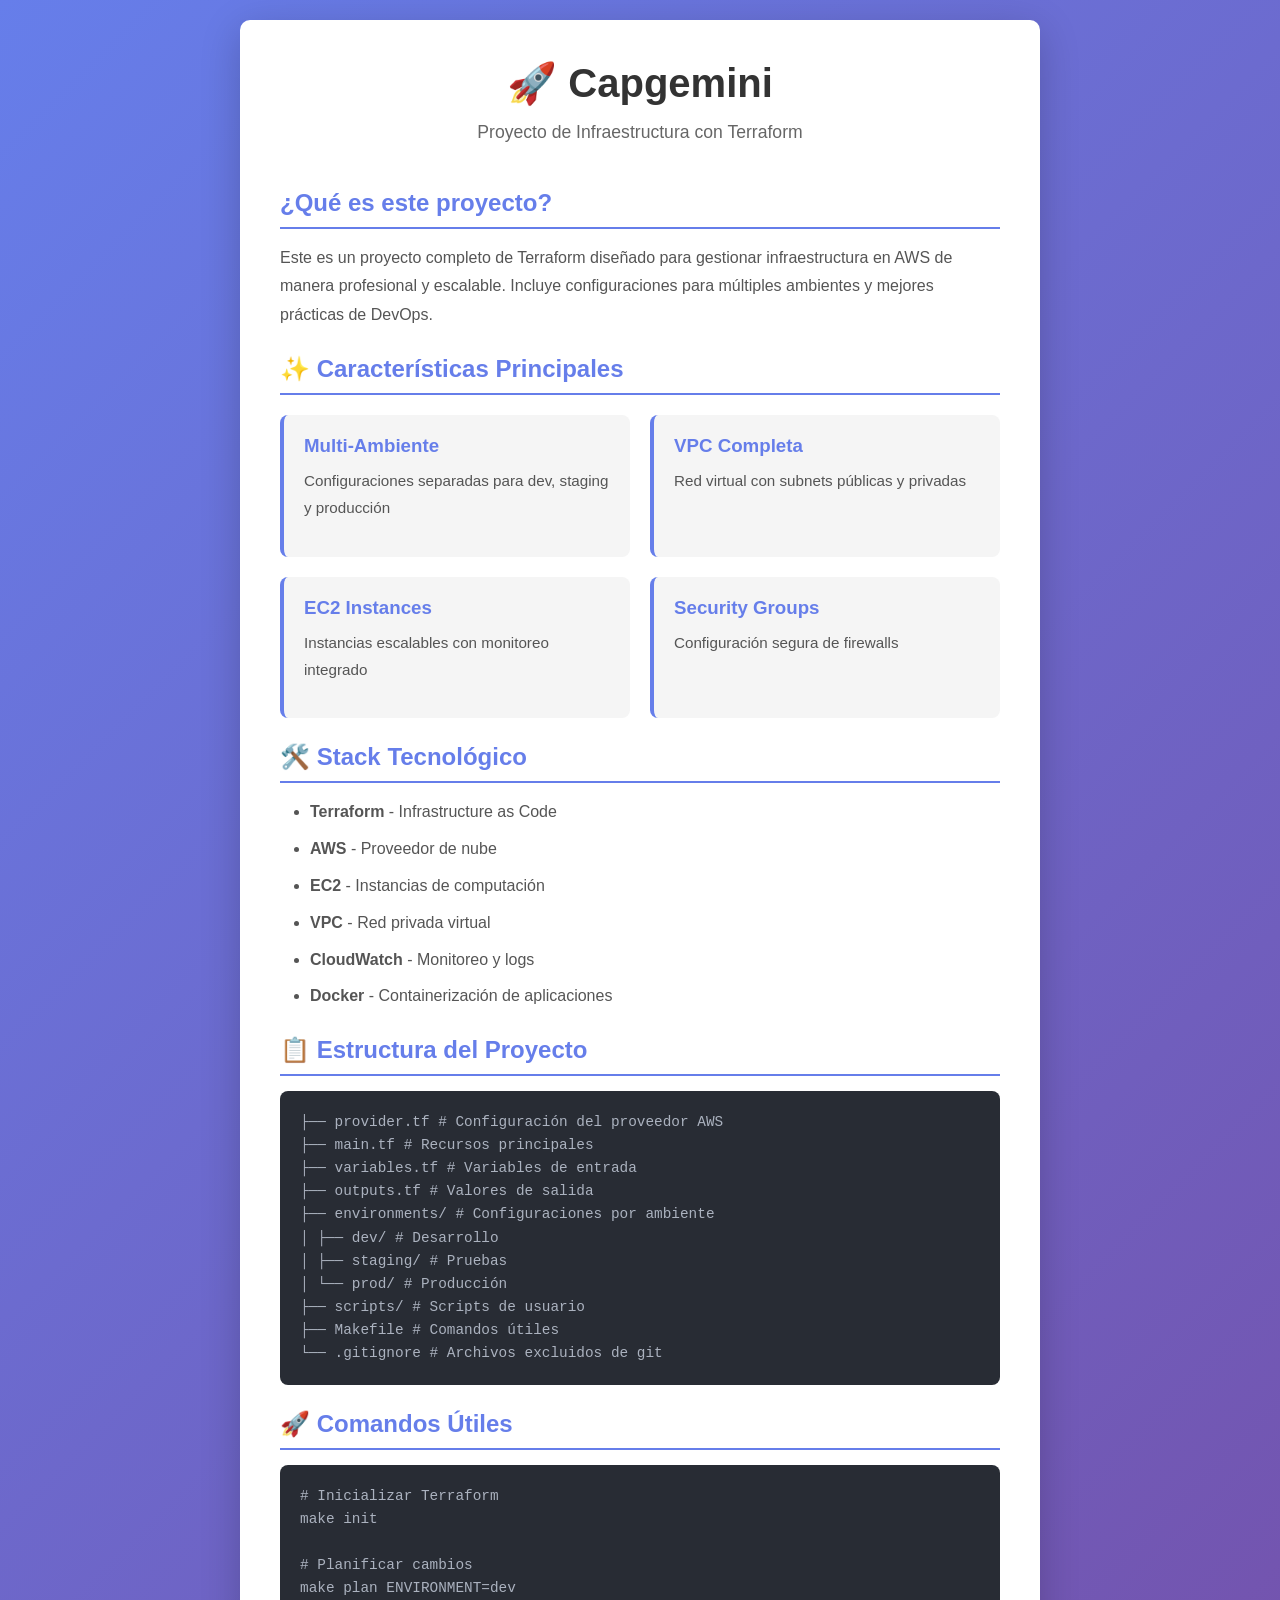
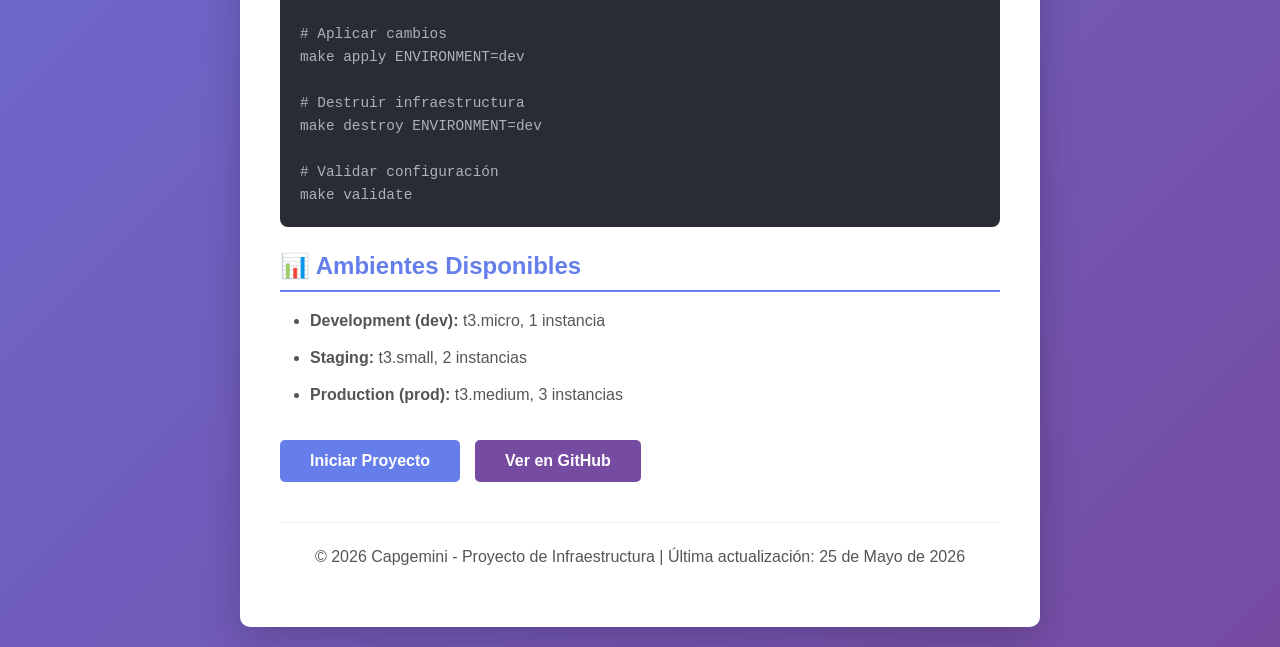
==== index.html @ 8f06e247 "Add HTML and Python server files for Capgemini project" ====
<!DOCTYPE html>
<html lang="es">
<head>
    <meta charset="UTF-8">
    <meta name="viewport" content="width=device-width, initial-scale=1.0">
    <title>Capgemini - Proyecto Terraform</title>
    <style>
        * {
            margin: 0;
            padding: 0;
            box-sizing: border-box;
        }

        body {
            font-family: 'Segoe UI', Tahoma, Geneva, Verdana, sans-serif;
            background: linear-gradient(135deg, #667eea 0%, #764ba2 100%);
            min-height: 100vh;
            display: flex;
            justify-content: center;
            align-items: center;
            padding: 20px;
        }

        .container {
            background: white;
            border-radius: 10px;
            box-shadow: 0 10px 40px rgba(0, 0, 0, 0.2);
            max-width: 800px;
            width: 100%;
            padding: 40px;
        }

        header {
            text-align: center;
            margin-bottom: 40px;
        }

        h1 {
            color: #333;
            font-size: 2.5em;
            margin-bottom: 10px;
        }

        .subtitle {
            color: #666;
            font-size: 1.1em;
        }

        .content {
            margin-bottom: 30px;
        }

        h2 {
            color: #667eea;
            font-size: 1.5em;
            margin: 25px 0 15px 0;
            border-bottom: 2px solid #667eea;
            padding-bottom: 10px;
        }

        p {
            color: #555;
            line-height: 1.8;
            margin-bottom: 15px;
        }

        ul, ol {
            color: #555;
            margin-left: 30px;
            line-height: 1.8;
            margin-bottom: 15px;
        }

        li {
            margin-bottom: 8px;
        }

        .features {
            display: grid;
            grid-template-columns: 1fr 1fr;
            gap: 20px;
            margin: 20px 0;
        }

        .feature-box {
            background: #f5f5f5;
            padding: 20px;
            border-radius: 8px;
            border-left: 4px solid #667eea;
        }

        .feature-box h3 {
            color: #667eea;
            margin-bottom: 10px;
        }

        .feature-box p {
            font-size: 0.95em;
        }

        .code-block {
            background: #282c34;
            color: #abb2bf;
            padding: 20px;
            border-radius: 8px;
            overflow-x: auto;
            margin: 15px 0;
            font-family: 'Courier New', monospace;
            font-size: 0.9em;
            line-height: 1.6;
        }

        .button-group {
            display: flex;
            gap: 15px;
            margin-top: 30px;
            flex-wrap: wrap;
        }

        button {
            padding: 12px 30px;
            border: none;
            border-radius: 5px;
            font-size: 1em;
            cursor: pointer;
            transition: all 0.3s ease;
            font-weight: 600;
        }

        .btn-primary {
            background: #667eea;
            color: white;
        }

        .btn-primary:hover {
            background: #5568d3;
            transform: translateY(-2px);
            box-shadow: 0 5px 15px rgba(102, 126, 234, 0.4);
        }

        .btn-secondary {
            background: #764ba2;
            color: white;
        }

        .btn-secondary:hover {
            background: #653a8a;
            transform: translateY(-2px);
            box-shadow: 0 5px 15px rgba(118, 75, 162, 0.4);
        }

        footer {
            text-align: center;
            margin-top: 40px;
            padding-top: 20px;
            border-top: 1px solid #eee;
            color: #999;
        }

        @media (max-width: 600px) {
            h1 {
                font-size: 1.8em;
            }

            .features {
                grid-template-columns: 1fr;
            }

            .button-group {
                flex-direction: column;
            }

            button {
                width: 100%;
            }
        }
    </style>
</head>
<body>
    <div class="container">
        <header>
            <h1>🚀 Capgemini</h1>
            <p class="subtitle">Proyecto de Infraestructura con Terraform</p>
        </header>

        <div class="content">
            <h2>¿Qué es este proyecto?</h2>
            <p>
                Este es un proyecto completo de Terraform diseñado para gestionar infraestructura en AWS 
                de manera profesional y escalable. Incluye configuraciones para múltiples ambientes y 
                mejores prácticas de DevOps.
            </p>

            <h2>✨ Características Principales</h2>
            <div class="features">
                <div class="feature-box">
                    <h3>Multi-Ambiente</h3>
                    <p>Configuraciones separadas para dev, staging y producción</p>
                </div>
                <div class="feature-box">
                    <h3>VPC Completa</h3>
                    <p>Red virtual con subnets públicas y privadas</p>
                </div>
                <div class="feature-box">
                    <h3>EC2 Instances</h3>
                    <p>Instancias escalables con monitoreo integrado</p>
                </div>
                <div class="feature-box">
                    <h3>Security Groups</h3>
                    <p>Configuración segura de firewalls</p>
                </div>
            </div>

            <h2>🛠️ Stack Tecnológico</h2>
            <ul>
                <li><strong>Terraform</strong> - Infrastructure as Code</li>
                <li><strong>AWS</strong> - Proveedor de nube</li>
                <li><strong>EC2</strong> - Instancias de computación</li>
                <li><strong>VPC</strong> - Red privada virtual</li>
                <li><strong>CloudWatch</strong> - Monitoreo y logs</li>
                <li><strong>Docker</strong> - Containerización de aplicaciones</li>
            </ul>

            <h2>📋 Estructura del Proyecto</h2>
            <div class="code-block">
├── provider.tf           # Configuración del proveedor AWS<br/>
├── main.tf              # Recursos principales<br/>
├── variables.tf         # Variables de entrada<br/>
├── outputs.tf           # Valores de salida<br/>
├── environments/        # Configuraciones por ambiente<br/>
│   ├── dev/            # Desarrollo<br/>
│   ├── staging/        # Pruebas<br/>
│   └── prod/           # Producción<br/>
├── scripts/            # Scripts de usuario<br/>
├── Makefile            # Comandos útiles<br/>
└── .gitignore          # Archivos excluidos de git
            </div>

            <h2>🚀 Comandos Útiles</h2>
            <div class="code-block">
# Inicializar Terraform<br/>
make init<br/>
<br/>
# Planificar cambios<br/>
make plan ENVIRONMENT=dev<br/>
<br/>
# Aplicar cambios<br/>
make apply ENVIRONMENT=dev<br/>
<br/>
# Destruir infraestructura<br/>
make destroy ENVIRONMENT=dev<br/>
<br/>
# Validar configuración<br/>
make validate
            </div>

            <h2>📊 Ambientes Disponibles</h2>
            <ul>
                <li><strong>Development (dev):</strong> t3.micro, 1 instancia</li>
                <li><strong>Staging:</strong> t3.small, 2 instancias</li>
                <li><strong>Production (prod):</strong> t3.medium, 3 instancias</li>
            </ul>
        </div>

        <div class="button-group">
            <button class="btn-primary" onclick="alert('¡Proyecto listo para desplegar!')">
                Iniciar Proyecto
            </button>
            <button class="btn-secondary" onclick="openGitHub()">
                Ver en GitHub
            </button>
        </div>

        <footer>
            <p>© 2026 Capgemini - Proyecto de Infraestructura | Última actualización: 25 de Mayo de 2026</p>
        </footer>
    </div>

    <script>
        function openGitHub() {
            window.open('https://github.com/jramirezma50/Capgemini', '_blank');
        }

        // Log para verificar que la página se cargó
        console.log('✅ Página de Capgemini cargada correctamente');
    </script>
</body>
</html>
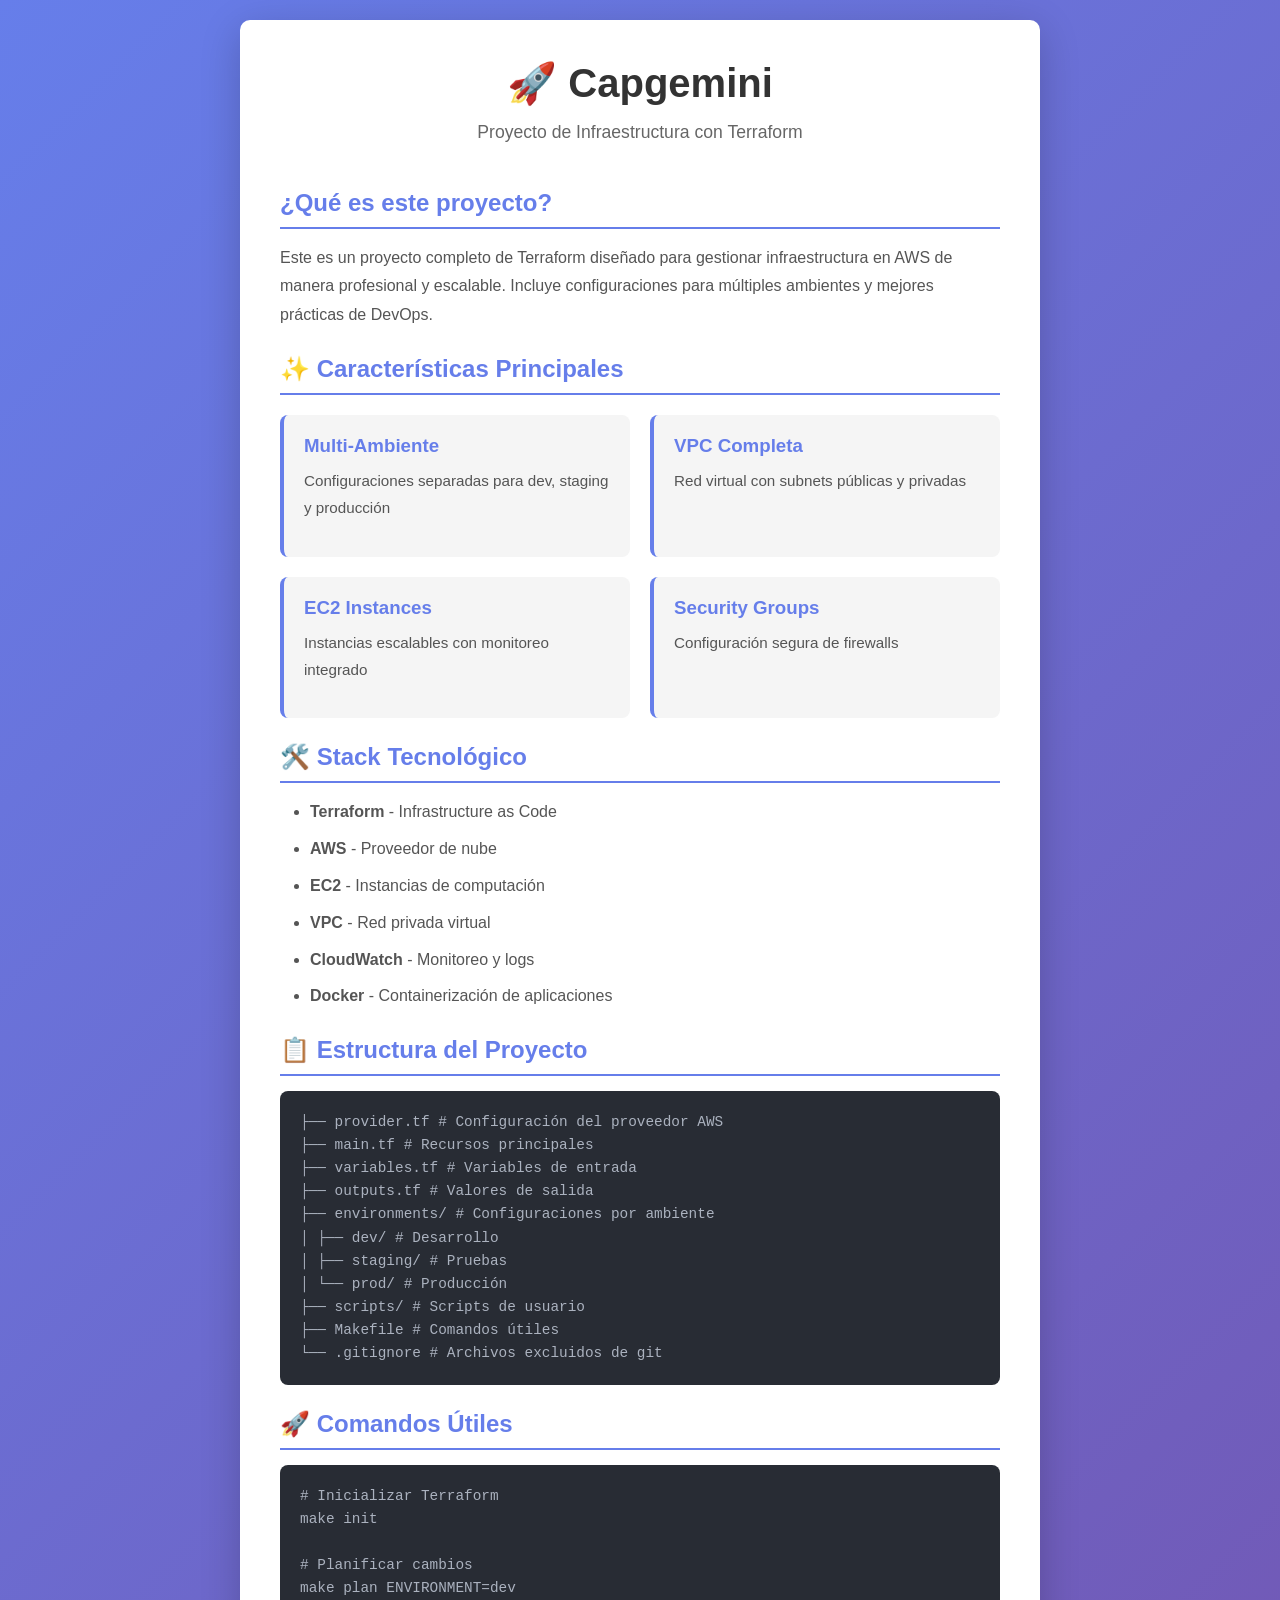
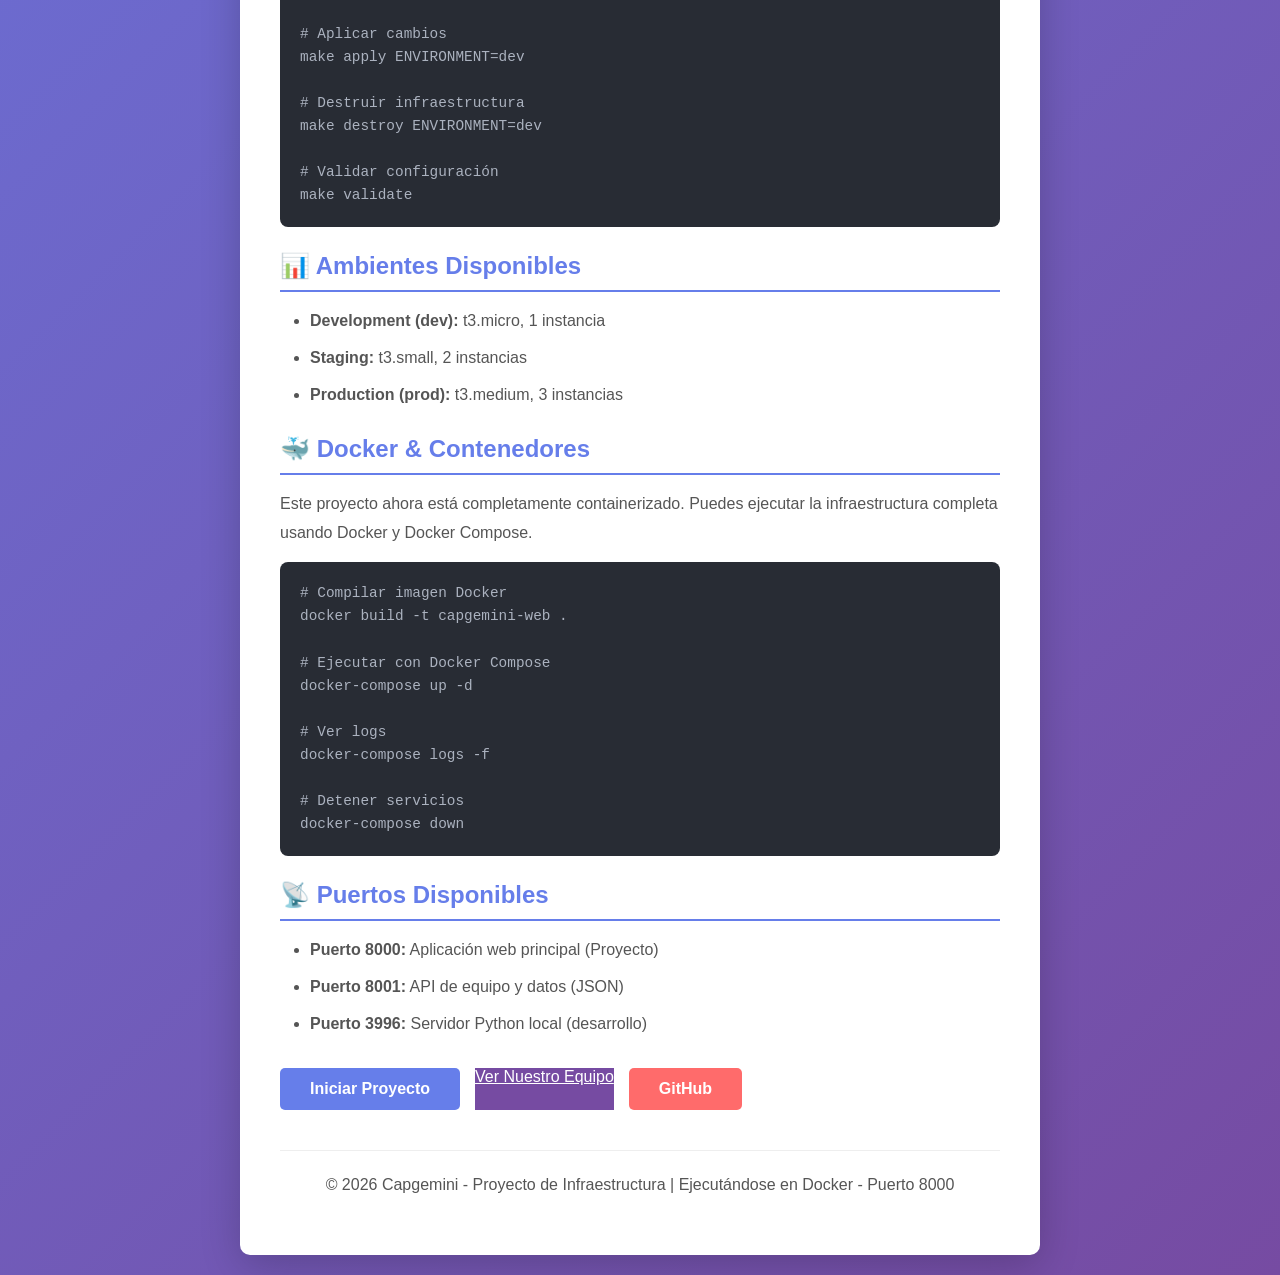
==== commit ae259ba4: "Add Docker support and project documentation with team and project details" ====
--- a/index.html
+++ b/index.html
@@ -4,177 +4,7 @@
     <meta charset="UTF-8">
     <meta name="viewport" content="width=device-width, initial-scale=1.0">
     <title>Capgemini - Proyecto Terraform</title>
-    <style>
-        * {
-            margin: 0;
-            padding: 0;
-            box-sizing: border-box;
-        }
-
-        body {
-            font-family: 'Segoe UI', Tahoma, Geneva, Verdana, sans-serif;
-            background: linear-gradient(135deg, #667eea 0%, #764ba2 100%);
-            min-height: 100vh;
-            display: flex;
-            justify-content: center;
-            align-items: center;
-            padding: 20px;
-        }
-
-        .container {
-            background: white;
-            border-radius: 10px;
-            box-shadow: 0 10px 40px rgba(0, 0, 0, 0.2);
-            max-width: 800px;
-            width: 100%;
-            padding: 40px;
-        }
-
-        header {
-            text-align: center;
-            margin-bottom: 40px;
-        }
-
-        h1 {
-            color: #333;
-            font-size: 2.5em;
-            margin-bottom: 10px;
-        }
-
-        .subtitle {
-            color: #666;
-            font-size: 1.1em;
-        }
-
-        .content {
-            margin-bottom: 30px;
-        }
-
-        h2 {
-            color: #667eea;
-            font-size: 1.5em;
-            margin: 25px 0 15px 0;
-            border-bottom: 2px solid #667eea;
-            padding-bottom: 10px;
-        }
-
-        p {
-            color: #555;
-            line-height: 1.8;
-            margin-bottom: 15px;
-        }
-
-        ul, ol {
-            color: #555;
-            margin-left: 30px;
-            line-height: 1.8;
-            margin-bottom: 15px;
-        }
-
-        li {
-            margin-bottom: 8px;
-        }
-
-        .features {
-            display: grid;
-            grid-template-columns: 1fr 1fr;
-            gap: 20px;
-            margin: 20px 0;
-        }
-
-        .feature-box {
-            background: #f5f5f5;
-            padding: 20px;
-            border-radius: 8px;
-            border-left: 4px solid #667eea;
-        }
-
-        .feature-box h3 {
-            color: #667eea;
-            margin-bottom: 10px;
-        }
-
-        .feature-box p {
-            font-size: 0.95em;
-        }
-
-        .code-block {
-            background: #282c34;
-            color: #abb2bf;
-            padding: 20px;
-            border-radius: 8px;
-            overflow-x: auto;
-            margin: 15px 0;
-            font-family: 'Courier New', monospace;
-            font-size: 0.9em;
-            line-height: 1.6;
-        }
-
-        .button-group {
-            display: flex;
-            gap: 15px;
-            margin-top: 30px;
-            flex-wrap: wrap;
-        }
-
-        button {
-            padding: 12px 30px;
-            border: none;
-            border-radius: 5px;
-            font-size: 1em;
-            cursor: pointer;
-            transition: all 0.3s ease;
-            font-weight: 600;
-        }
-
-        .btn-primary {
-            background: #667eea;
-            color: white;
-        }
-
-        .btn-primary:hover {
-            background: #5568d3;
-            transform: translateY(-2px);
-            box-shadow: 0 5px 15px rgba(102, 126, 234, 0.4);
-        }
-
-        .btn-secondary {
-            background: #764ba2;
-            color: white;
-        }
-
-        .btn-secondary:hover {
-            background: #653a8a;
-            transform: translateY(-2px);
-            box-shadow: 0 5px 15px rgba(118, 75, 162, 0.4);
-        }
-
-        footer {
-            text-align: center;
-            margin-top: 40px;
-            padding-top: 20px;
-            border-top: 1px solid #eee;
-            color: #999;
-        }
-
-        @media (max-width: 600px) {
-            h1 {
-                font-size: 1.8em;
-            }
-
-            .features {
-                grid-template-columns: 1fr;
-            }
-
-            .button-group {
-                flex-direction: column;
-            }
-
-            button {
-                width: 100%;
-            }
-        }
-    </style>
+    <link rel="stylesheet" href="styles.css">
 </head>
 <body>
     <div class="container">
@@ -260,19 +90,48 @@
                 <li><strong>Staging:</strong> t3.small, 2 instancias</li>
                 <li><strong>Production (prod):</strong> t3.medium, 3 instancias</li>
             </ul>
+
+            <h2>🐳 Docker & Contenedores</h2>
+            <p>
+                Este proyecto ahora está completamente containerizado. Puedes ejecutar la infraestructura 
+                completa usando Docker y Docker Compose.
+            </p>
+            <div class="code-block">
+# Compilar imagen Docker<br/>
+docker build -t capgemini-web .<br/>
+<br/>
+# Ejecutar con Docker Compose<br/>
+docker-compose up -d<br/>
+<br/>
+# Ver logs<br/>
+docker-compose logs -f<br/>
+<br/>
+# Detener servicios<br/>
+docker-compose down
+            </div>
+
+            <h2>📡 Puertos Disponibles</h2>
+            <ul>
+                <li><strong>Puerto 8000:</strong> Aplicación web principal (Proyecto)</li>
+                <li><strong>Puerto 8001:</strong> API de equipo y datos (JSON)</li>
+                <li><strong>Puerto 3996:</strong> Servidor Python local (desarrollo)</li>
+            </ul>
         </div>
 
         <div class="button-group">
-            <button class="btn-primary" onclick="alert('¡Proyecto listo para desplegar!')">
+            <button class="btn-primary" onclick="alert('¡Proyecto listo para desplegar en Docker!')">
                 Iniciar Proyecto
             </button>
-            <button class="btn-secondary" onclick="openGitHub()">
-                Ver en GitHub
+            <a href="team.html" class="btn-secondary">
+                Ver Nuestro Equipo
+            </a>
+            <button class="btn-link" onclick="openGitHub()">
+                GitHub
             </button>
         </div>
 
         <footer>
-            <p>© 2026 Capgemini - Proyecto de Infraestructura | Última actualización: 25 de Mayo de 2026</p>
+            <p>© 2026 Capgemini - Proyecto de Infraestructura | Ejecutándose en Docker - Puerto 8000</p>
         </footer>
     </div>
 
@@ -282,7 +141,7 @@
         }
 
         // Log para verificar que la página se cargó
-        console.log('✅ Página de Capgemini cargada correctamente');
+        console.log('✅ Página de Capgemini cargada correctamente - Puerto 8000');
     </script>
 </body>
 </html>
--- a/styles.css
+++ b/styles.css
@@ -0,0 +1,255 @@
+* {
+    margin: 0;
+    padding: 0;
+    box-sizing: border-box;
+}
+
+body {
+    font-family: 'Segoe UI', Tahoma, Geneva, Verdana, sans-serif;
+    background: linear-gradient(135deg, #667eea 0%, #764ba2 100%);
+    min-height: 100vh;
+    display: flex;
+    justify-content: center;
+    align-items: center;
+    padding: 20px;
+}
+
+.container {
+    background: white;
+    border-radius: 10px;
+    box-shadow: 0 10px 40px rgba(0, 0, 0, 0.2);
+    max-width: 800px;
+    width: 100%;
+    padding: 40px;
+}
+
+header {
+    text-align: center;
+    margin-bottom: 40px;
+}
+
+h1 {
+    color: #333;
+    font-size: 2.5em;
+    margin-bottom: 10px;
+}
+
+.subtitle {
+    color: #666;
+    font-size: 1.1em;
+}
+
+.content {
+    margin-bottom: 30px;
+}
+
+h2 {
+    color: #667eea;
+    font-size: 1.5em;
+    margin: 25px 0 15px 0;
+    border-bottom: 2px solid #667eea;
+    padding-bottom: 10px;
+}
+
+p {
+    color: #555;
+    line-height: 1.8;
+    margin-bottom: 15px;
+}
+
+ul, ol {
+    color: #555;
+    margin-left: 30px;
+    line-height: 1.8;
+    margin-bottom: 15px;
+}
+
+li {
+    margin-bottom: 8px;
+}
+
+.features {
+    display: grid;
+    grid-template-columns: 1fr 1fr;
+    gap: 20px;
+    margin: 20px 0;
+}
+
+.feature-box {
+    background: #f5f5f5;
+    padding: 20px;
+    border-radius: 8px;
+    border-left: 4px solid #667eea;
+}
+
+.feature-box h3 {
+    color: #667eea;
+    margin-bottom: 10px;
+}
+
+.feature-box p {
+    font-size: 0.95em;
+}
+
+.code-block {
+    background: #282c34;
+    color: #abb2bf;
+    padding: 20px;
+    border-radius: 8px;
+    overflow-x: auto;
+    margin: 15px 0;
+    font-family: 'Courier New', monospace;
+    font-size: 0.9em;
+    line-height: 1.6;
+}
+
+.button-group {
+    display: flex;
+    gap: 15px;
+    margin-top: 30px;
+    flex-wrap: wrap;
+}
+
+button, .btn-link {
+    padding: 12px 30px;
+    border: none;
+    border-radius: 5px;
+    font-size: 1em;
+    cursor: pointer;
+    transition: all 0.3s ease;
+    font-weight: 600;
+    text-decoration: none;
+    display: inline-block;
+}
+
+.btn-primary {
+    background: #667eea;
+    color: white;
+}
+
+.btn-primary:hover {
+    background: #5568d3;
+    transform: translateY(-2px);
+    box-shadow: 0 5px 15px rgba(102, 126, 234, 0.4);
+}
+
+.btn-secondary {
+    background: #764ba2;
+    color: white;
+}
+
+.btn-secondary:hover {
+    background: #653a8a;
+    transform: translateY(-2px);
+    box-shadow: 0 5px 15px rgba(118, 75, 162, 0.4);
+}
+
+.btn-link {
+    background: #ff6b6b;
+    color: white;
+}
+
+.btn-link:hover {
+    background: #ee5a52;
+    transform: translateY(-2px);
+    box-shadow: 0 5px 15px rgba(255, 107, 107, 0.4);
+}
+
+footer {
+    text-align: center;
+    margin-top: 40px;
+    padding-top: 20px;
+    border-top: 1px solid #eee;
+    color: #999;
+}
+
+/* Estilos para página de equipo */
+.team-grid {
+    display: grid;
+    grid-template-columns: repeat(auto-fit, minmax(250px, 1fr));
+    gap: 25px;
+    margin: 20px 0;
+}
+
+.team-card {
+    background: #f9f9f9;
+    border-radius: 8px;
+    overflow: hidden;
+    box-shadow: 0 4px 12px rgba(0, 0, 0, 0.1);
+    transition: transform 0.3s ease, box-shadow 0.3s ease;
+}
+
+.team-card:hover {
+    transform: translateY(-5px);
+    box-shadow: 0 8px 20px rgba(0, 0, 0, 0.15);
+}
+
+.team-card-header {
+    background: linear-gradient(135deg, #667eea 0%, #764ba2 100%);
+    color: white;
+    padding: 20px;
+    text-align: center;
+}
+
+.team-card-header h3 {
+    margin-bottom: 5px;
+    font-size: 1.3em;
+}
+
+.team-card-header p {
+    color: rgba(255, 255, 255, 0.9);
+    margin: 0;
+    font-size: 0.95em;
+}
+
+.team-card-body {
+    padding: 20px;
+}
+
+.team-card-body p {
+    color: #666;
+    font-size: 0.95em;
+    margin-bottom: 10px;
+}
+
+.team-skills {
+    display: flex;
+    flex-wrap: wrap;
+    gap: 8px;
+    margin-top: 10px;
+}
+
+.skill-tag {
+    background: #e8eaf6;
+    color: #667eea;
+    padding: 4px 10px;
+    border-radius: 20px;
+    font-size: 0.8em;
+    font-weight: 600;
+}
+
+@media (max-width: 600px) {
+    h1 {
+        font-size: 1.8em;
+    }
+
+    .features {
+        grid-template-columns: 1fr;
+    }
+
+    .team-grid {
+        grid-template-columns: 1fr;
+    }
+
+    .button-group {
+        flex-direction: column;
+    }
+
+    button, .btn-link {
+        width: 100%;
+    }
+
+    .container {
+        padding: 25px;
+    }
+}
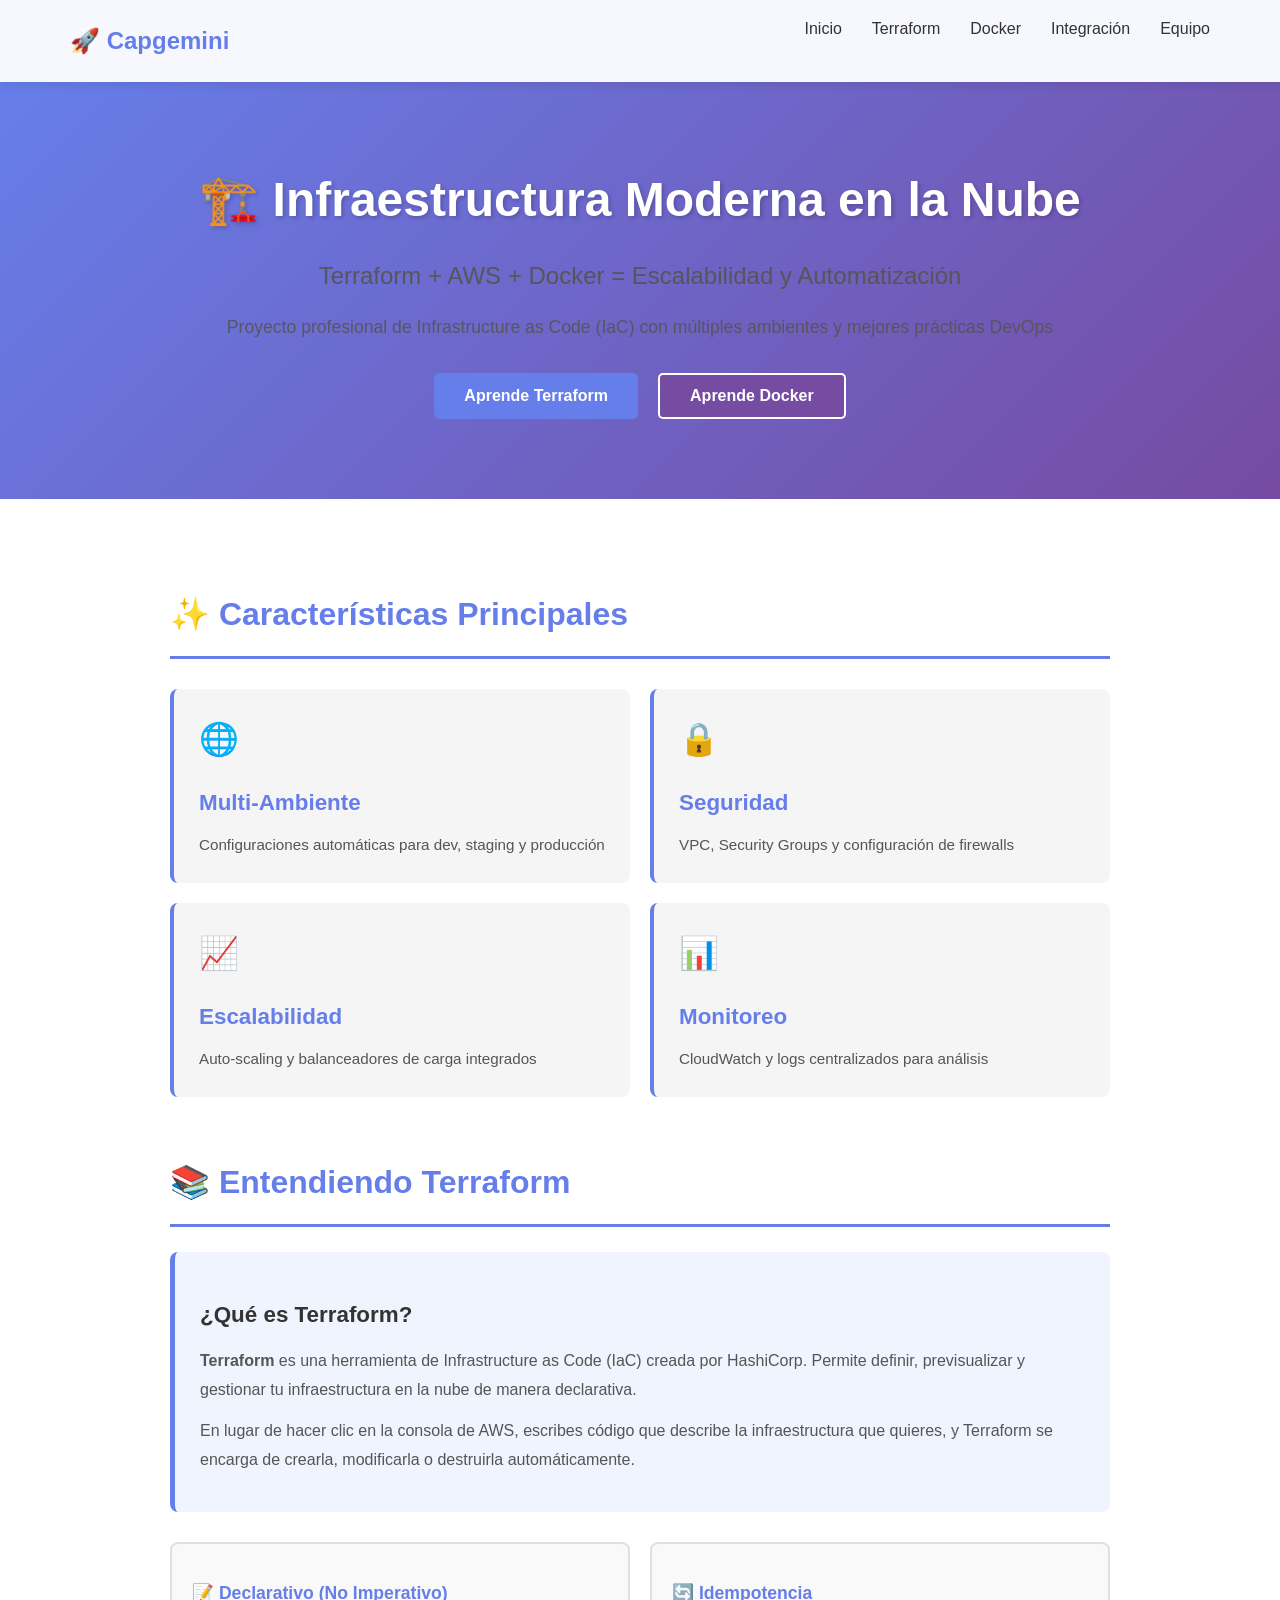
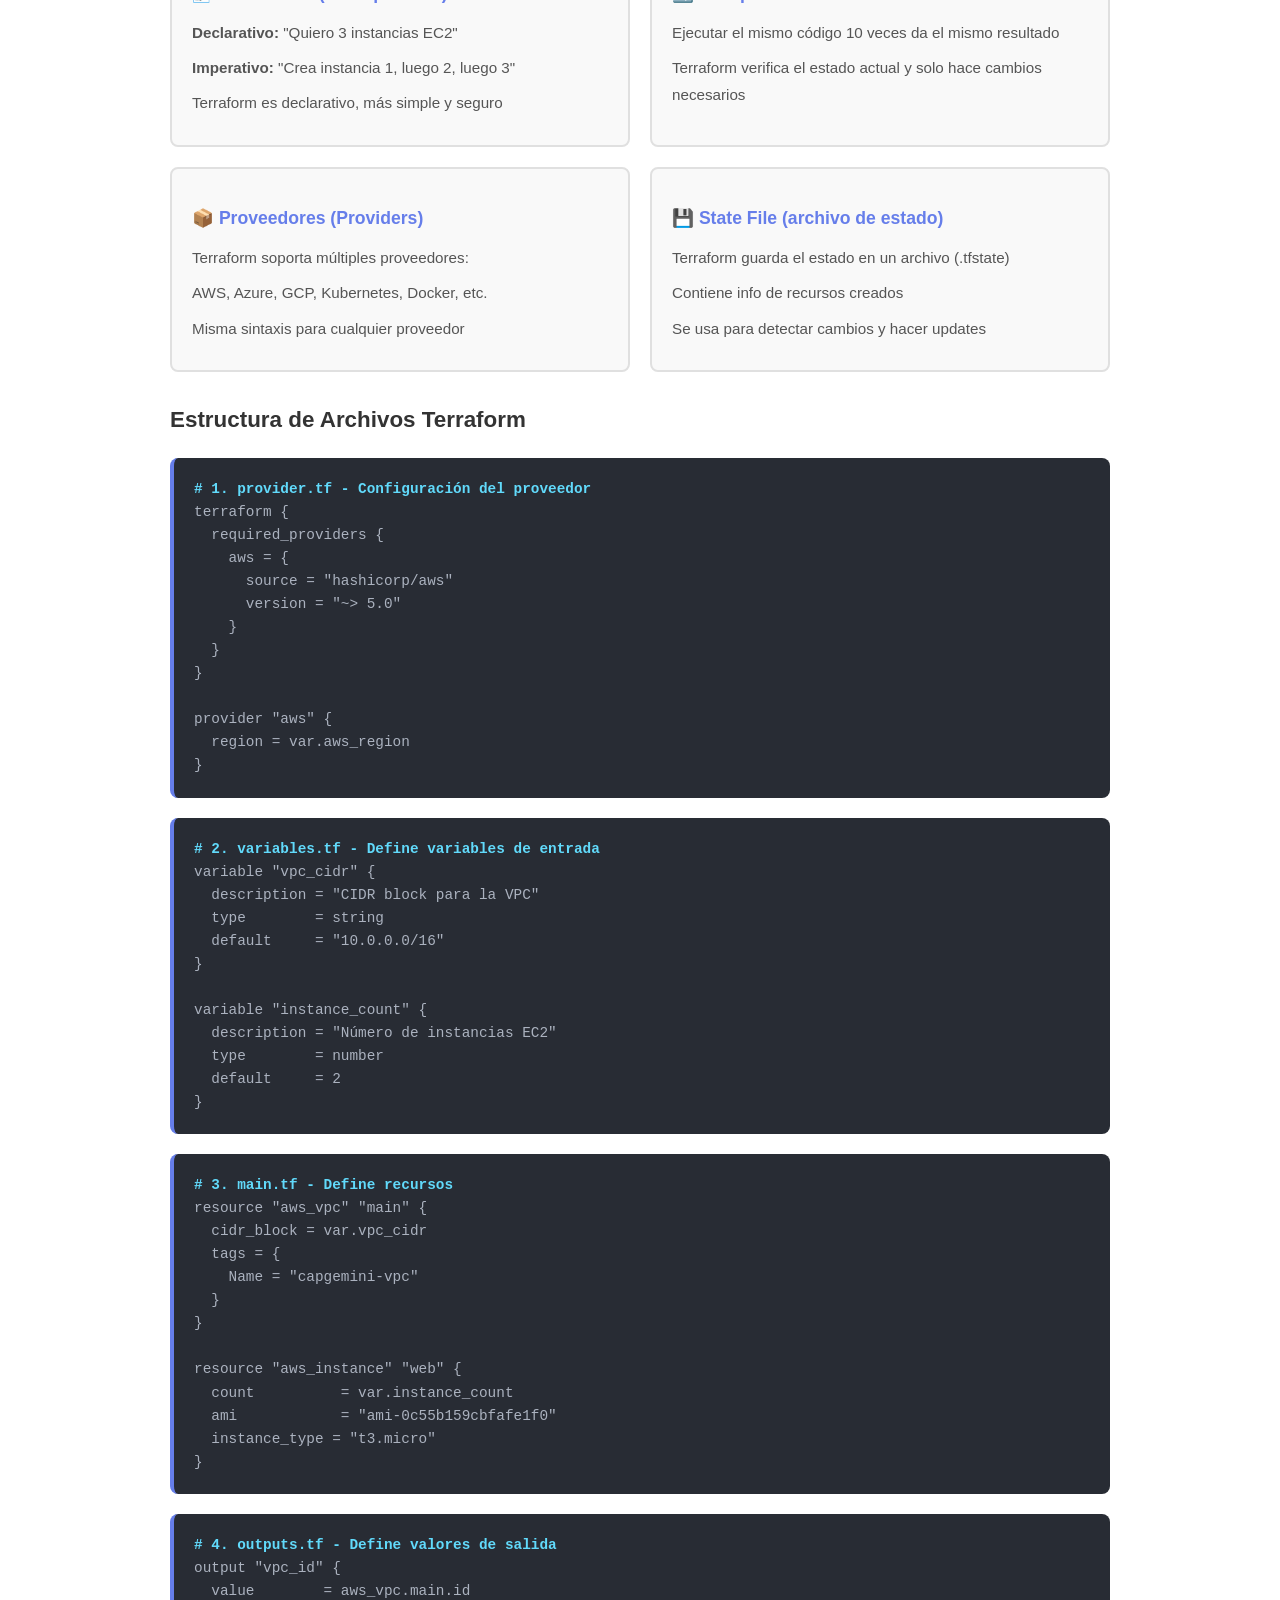
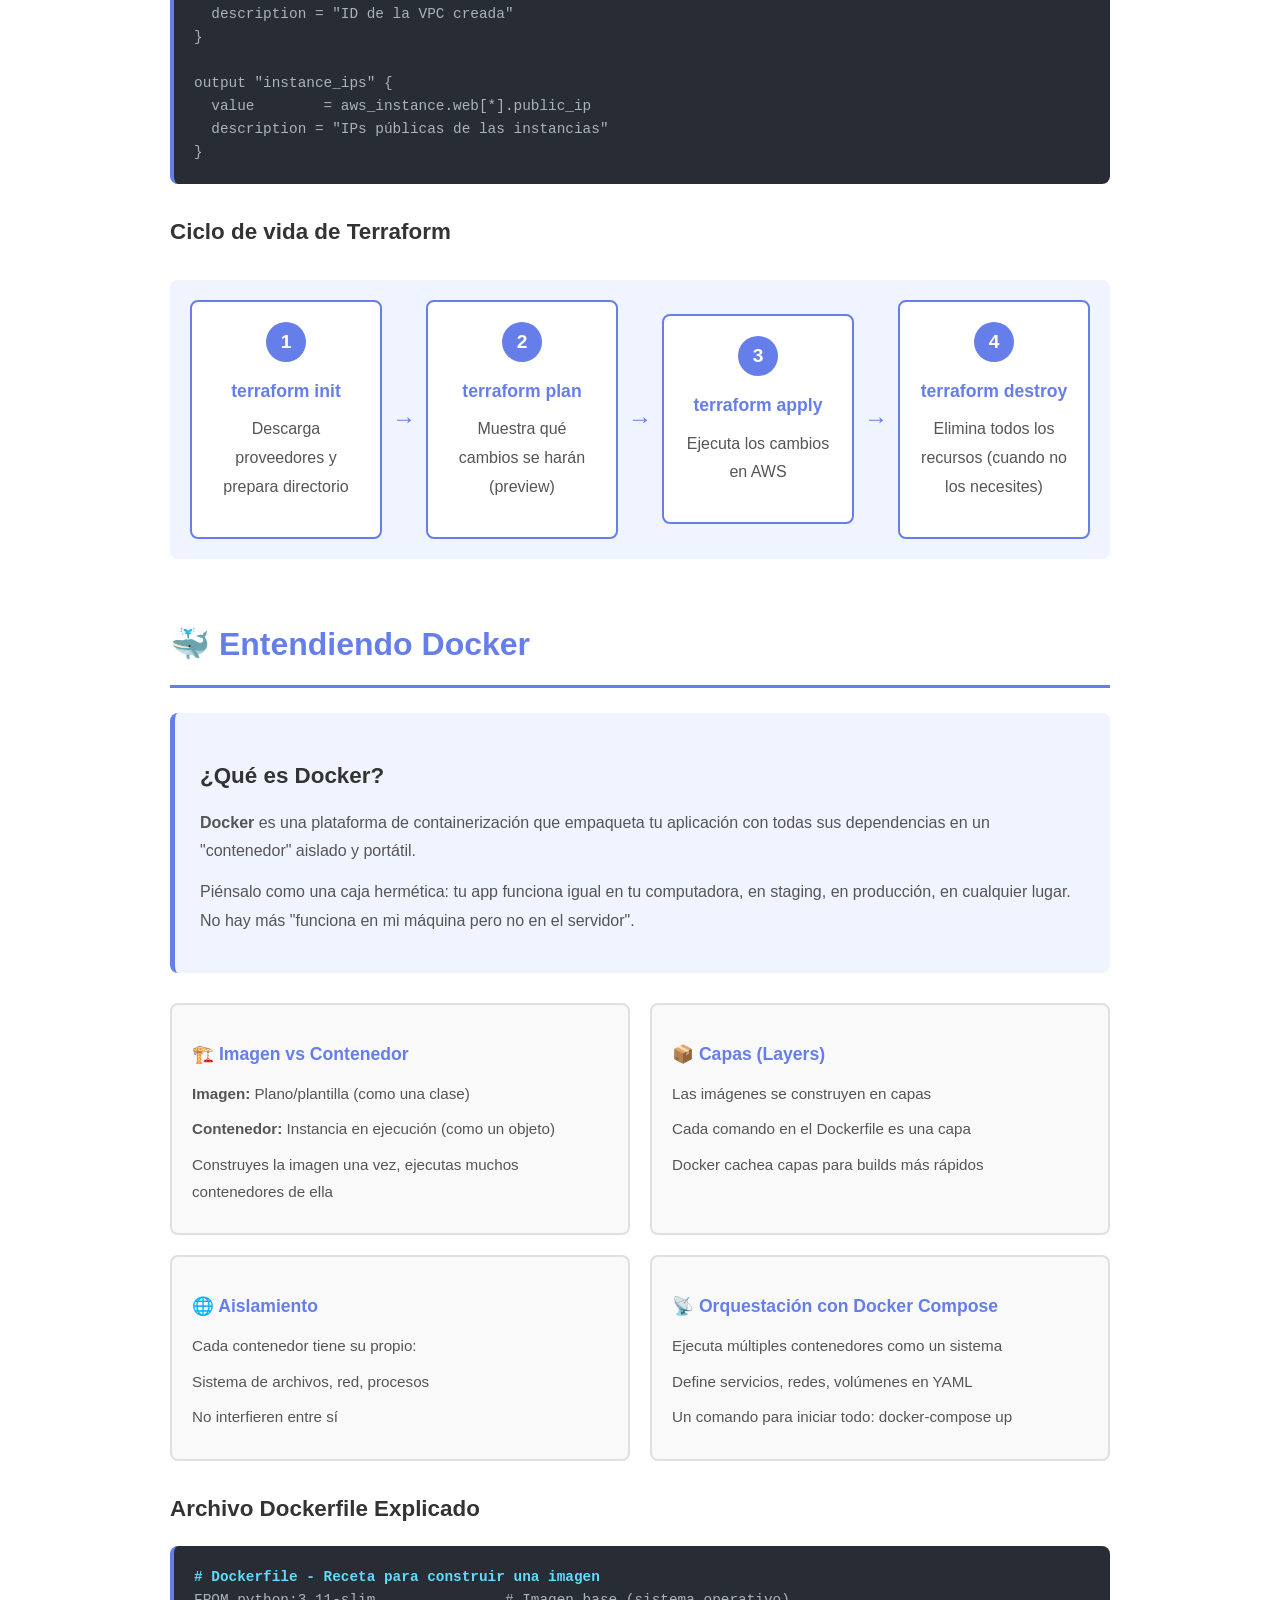
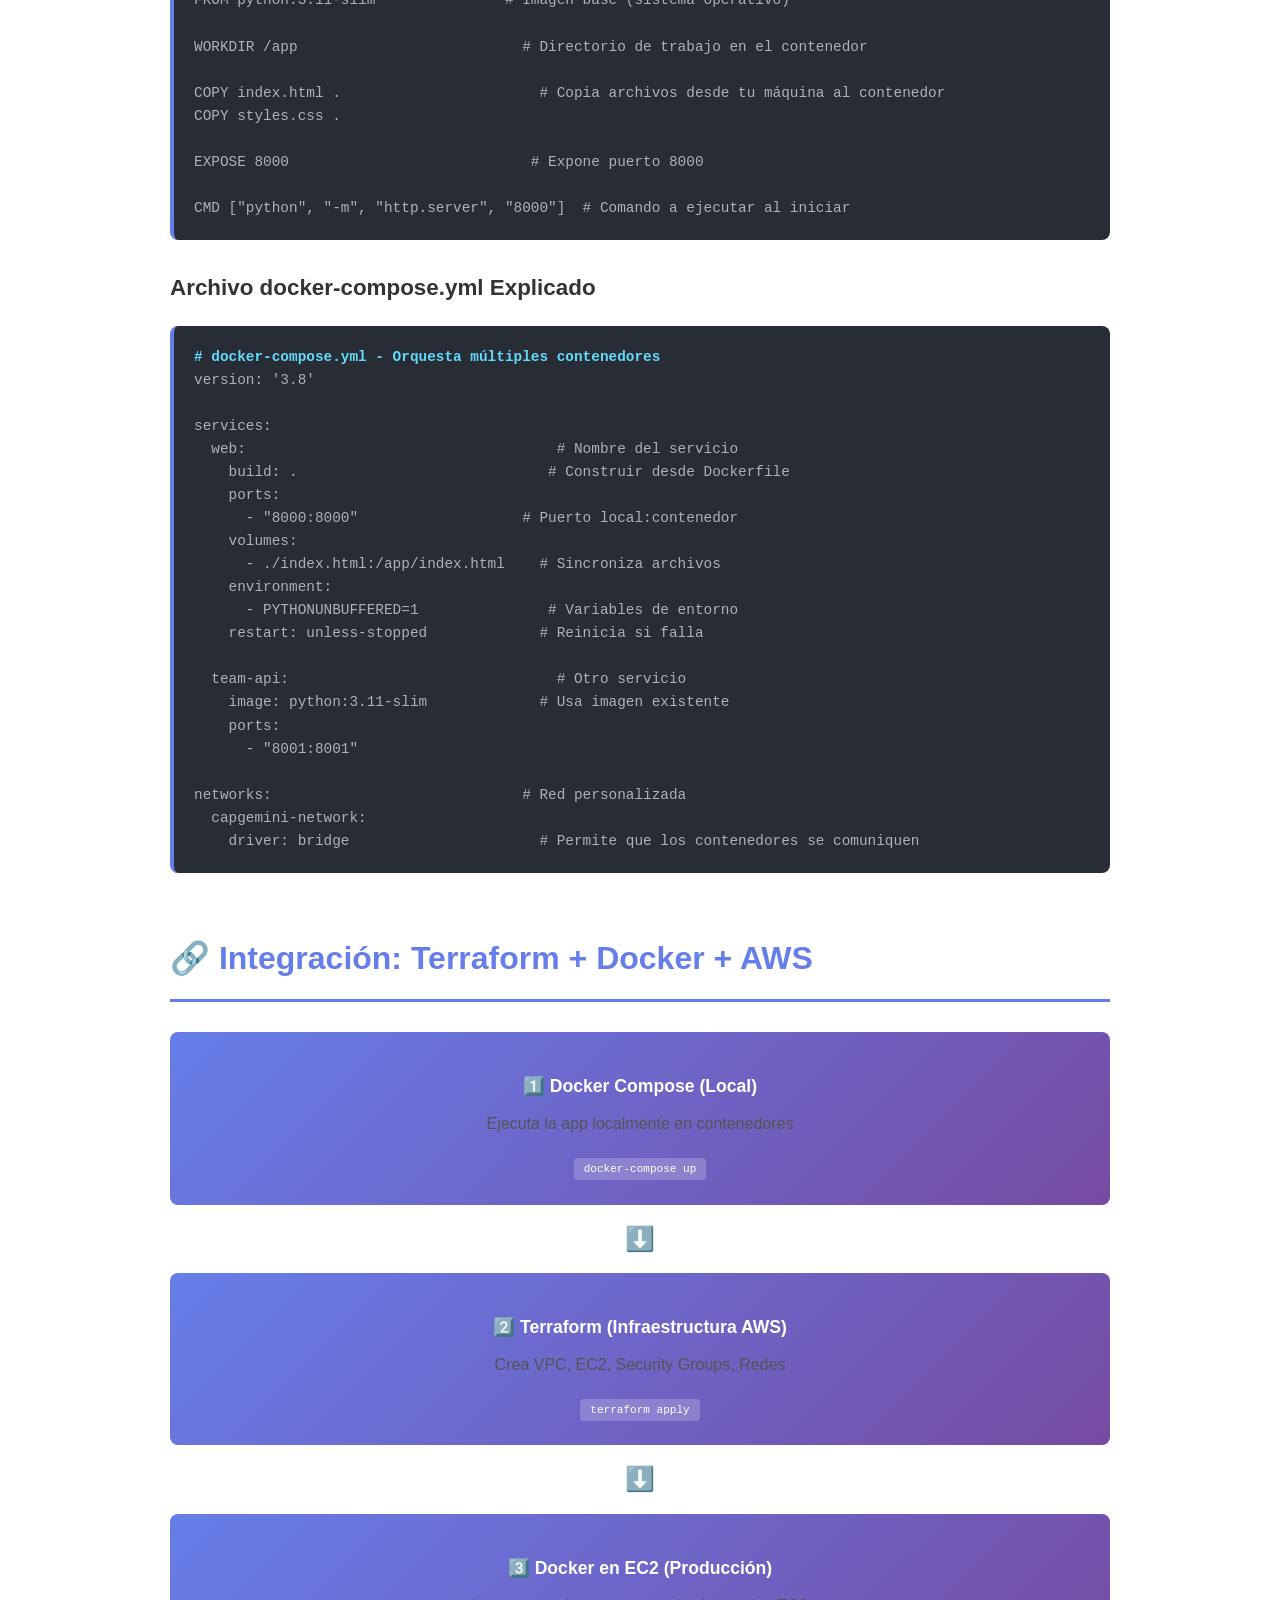
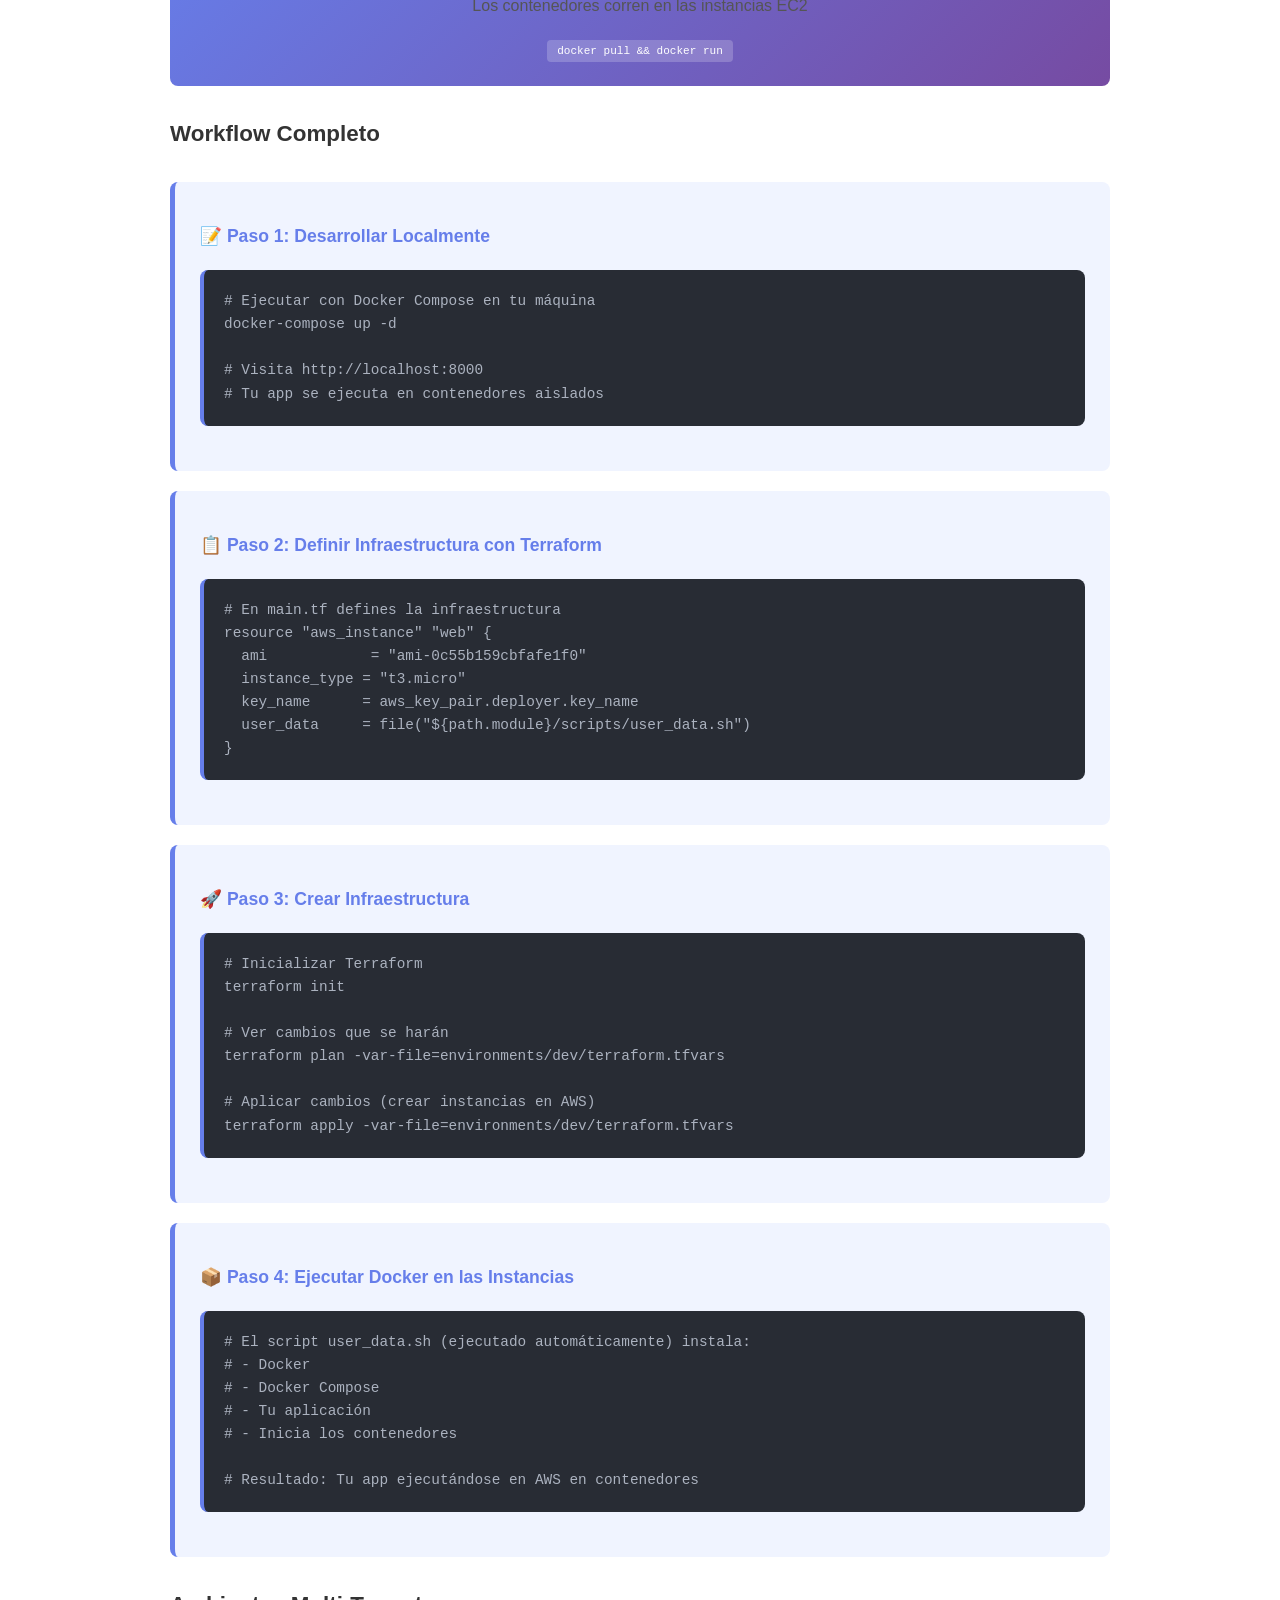
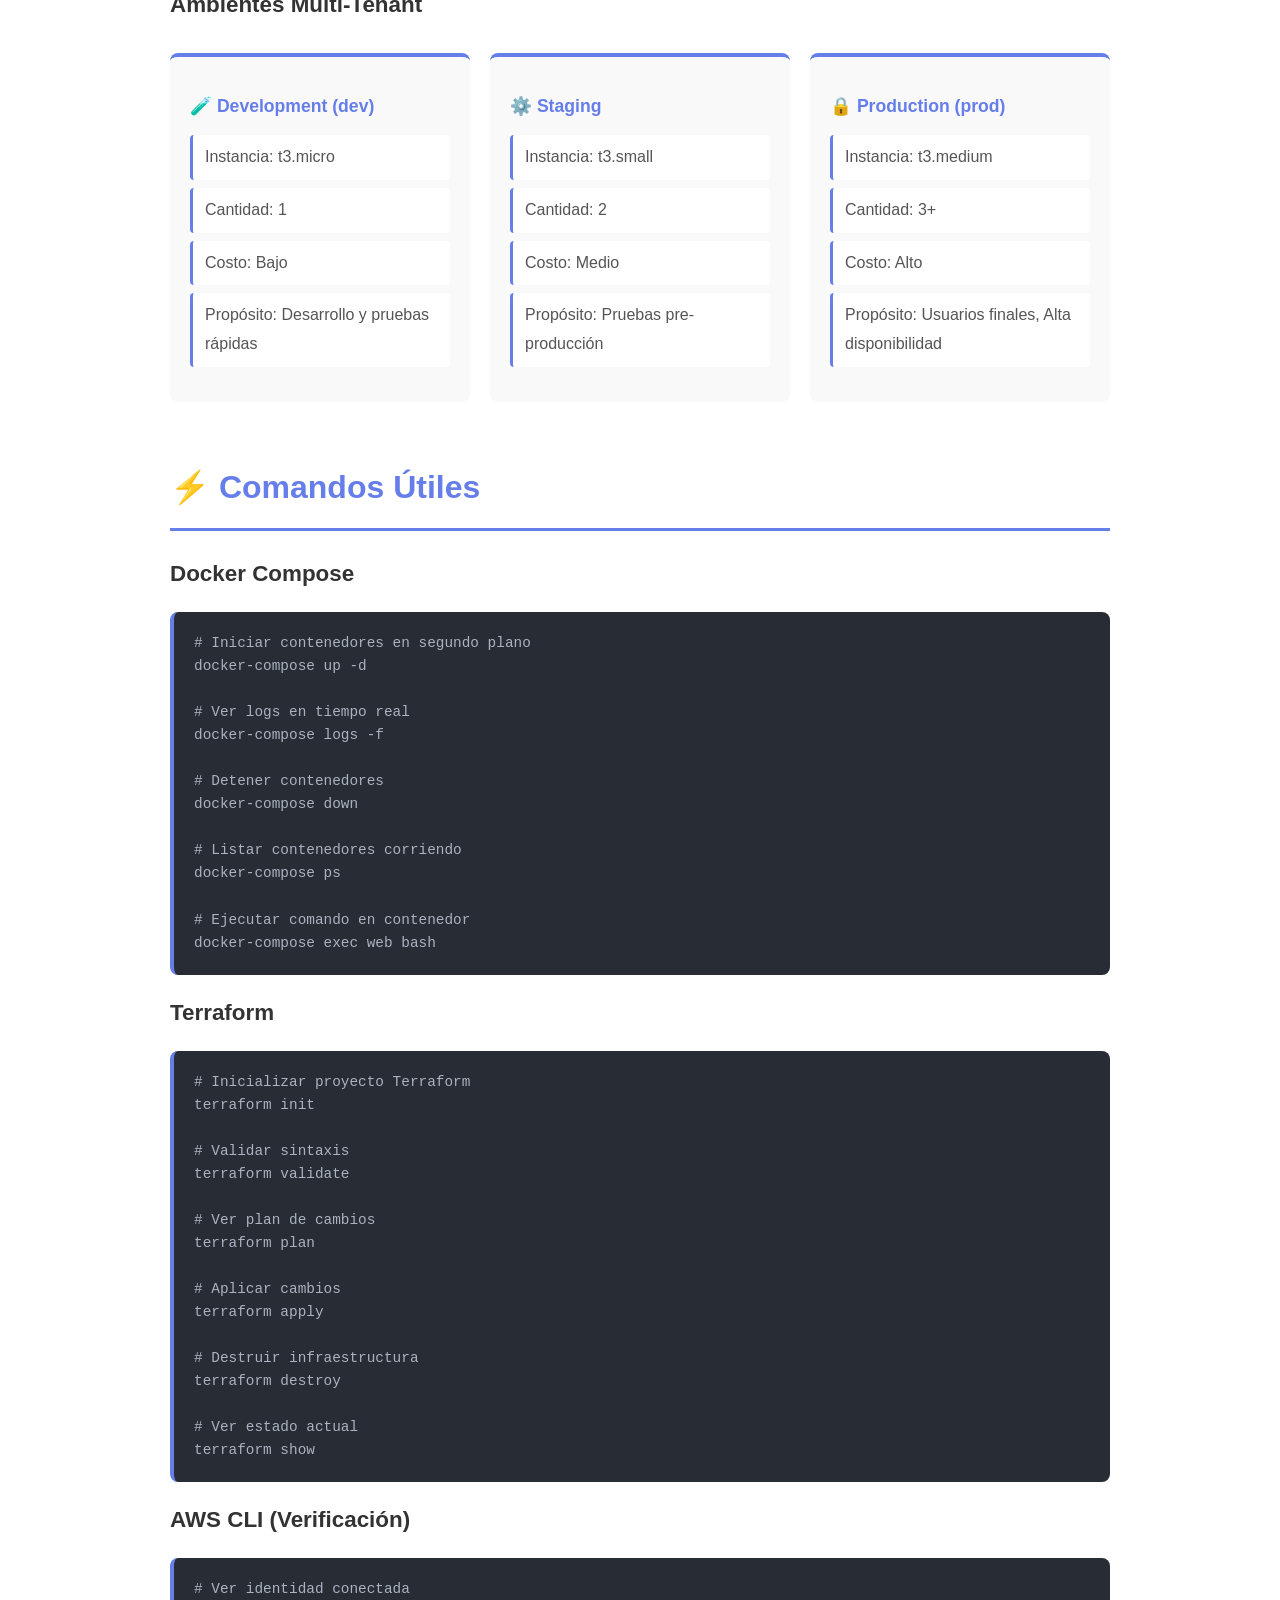
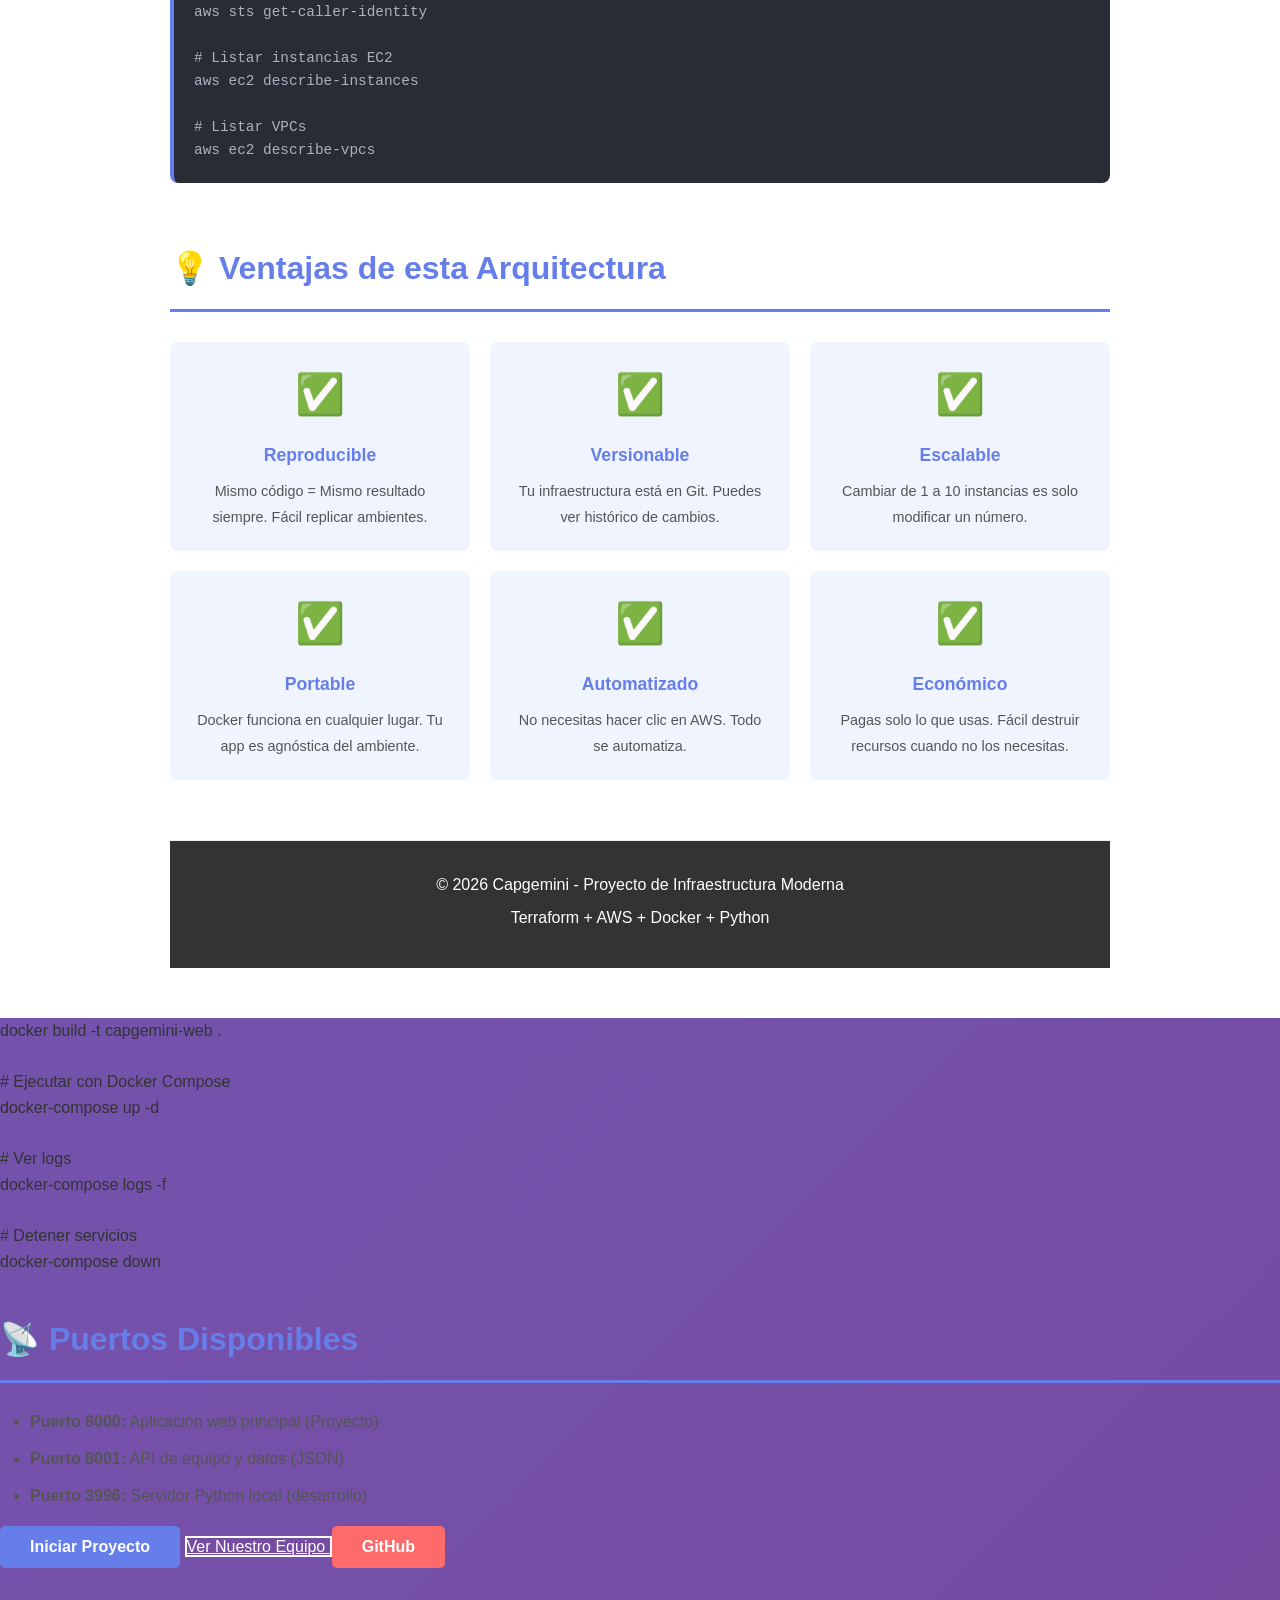
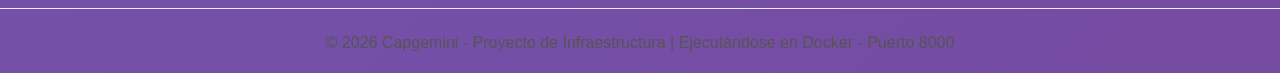
==== commit 941c8c8f: "Enhance project documentation and UI for Terraform and Docker integration - Updated title and naviga" ====
--- a/index.html
+++ b/index.html
@@ -3,101 +3,506 @@
 <head>
     <meta charset="UTF-8">
     <meta name="viewport" content="width=device-width, initial-scale=1.0">
-    <title>Capgemini - Proyecto Terraform</title>
+    <title>Capgemini - Infraestructura en AWS con Terraform & Docker</title>
     <link rel="stylesheet" href="styles.css">
 </head>
 <body>
+    <nav class="navbar">
+        <div class="nav-container">
+            <div class="logo">🚀 Capgemini</div>
+            <ul class="nav-menu">
+                <li><a href="#inicio">Inicio</a></li>
+                <li><a href="#terraform">Terraform</a></li>
+                <li><a href="#docker">Docker</a></li>
+                <li><a href="#integracion">Integración</a></li>
+                <li><a href="#equipo">Equipo</a></li>
+            </ul>
+        </div>
+    </nav>
+
     <div class="container">
-        <header>
-            <h1>🚀 Capgemini</h1>
-            <p class="subtitle">Proyecto de Infraestructura con Terraform</p>
+        <!-- HEADER HERO -->
+        <header class="hero" id="inicio">
+            <div class="hero-content">
+                <h1>🏗️ Infraestructura Moderna en la Nube</h1>
+                <p class="hero-subtitle">Terraform + AWS + Docker = Escalabilidad y Automatización</p>
+                <p class="hero-desc">Proyecto profesional de Infrastructure as Code (IaC) con múltiples ambientes y mejores prácticas DevOps</p>
+                <div class="hero-buttons">
+                    <button onclick="scrollToSection('terraform')" class="btn btn-primary">Aprende Terraform</button>
+                    <button onclick="scrollToSection('docker')" class="btn btn-secondary">Aprende Docker</button>
+                </div>
+            </div>
         </header>
 
         <div class="content">
-            <h2>¿Qué es este proyecto?</h2>
-            <p>
-                Este es un proyecto completo de Terraform diseñado para gestionar infraestructura en AWS 
-                de manera profesional y escalable. Incluye configuraciones para múltiples ambientes y 
-                mejores prácticas de DevOps.
-            </p>
-
-            <h2>✨ Características Principales</h2>
-            <div class="features">
-                <div class="feature-box">
-                    <h3>Multi-Ambiente</h3>
-                    <p>Configuraciones separadas para dev, staging y producción</p>
-                </div>
-                <div class="feature-box">
-                    <h3>VPC Completa</h3>
-                    <p>Red virtual con subnets públicas y privadas</p>
-                </div>
-                <div class="feature-box">
-                    <h3>EC2 Instances</h3>
-                    <p>Instancias escalables con monitoreo integrado</p>
-                </div>
-                <div class="feature-box">
-                    <h3>Security Groups</h3>
-                    <p>Configuración segura de firewalls</p>
-                </div>
-            </div>
-
-            <h2>🛠️ Stack Tecnológico</h2>
-            <ul>
-                <li><strong>Terraform</strong> - Infrastructure as Code</li>
-                <li><strong>AWS</strong> - Proveedor de nube</li>
-                <li><strong>EC2</strong> - Instancias de computación</li>
-                <li><strong>VPC</strong> - Red privada virtual</li>
-                <li><strong>CloudWatch</strong> - Monitoreo y logs</li>
-                <li><strong>Docker</strong> - Containerización de aplicaciones</li>
-            </ul>
-
-            <h2>📋 Estructura del Proyecto</h2>
-            <div class="code-block">
-├── provider.tf           # Configuración del proveedor AWS<br/>
-├── main.tf              # Recursos principales<br/>
-├── variables.tf         # Variables de entrada<br/>
-├── outputs.tf           # Valores de salida<br/>
-├── environments/        # Configuraciones por ambiente<br/>
-│   ├── dev/            # Desarrollo<br/>
-│   ├── staging/        # Pruebas<br/>
-│   └── prod/           # Producción<br/>
-├── scripts/            # Scripts de usuario<br/>
-├── Makefile            # Comandos útiles<br/>
-└── .gitignore          # Archivos excluidos de git
-            </div>
-
-            <h2>🚀 Comandos Útiles</h2>
-            <div class="code-block">
+            <!-- CARACTERÍSTICAS -->
+            <section class="section">
+                <h2>✨ Características Principales</h2>
+                <div class="features">
+                    <div class="feature-box">
+                        <span class="feature-icon">🌐</span>
+                        <h3>Multi-Ambiente</h3>
+                        <p>Configuraciones automáticas para dev, staging y producción</p>
+                    </div>
+                    <div class="feature-box">
+                        <span class="feature-icon">🔒</span>
+                        <h3>Seguridad</h3>
+                        <p>VPC, Security Groups y configuración de firewalls</p>
+                    </div>
+                    <div class="feature-box">
+                        <span class="feature-icon">📈</span>
+                        <h3>Escalabilidad</h3>
+                        <p>Auto-scaling y balanceadores de carga integrados</p>
+                    </div>
+                    <div class="feature-box">
+                        <span class="feature-icon">📊</span>
+                        <h3>Monitoreo</h3>
+                        <p>CloudWatch y logs centralizados para análisis</p>
+                    </div>
+                </div>
+            </section>
+
+            <!-- TERRAFORM EXPLICADO -->
+            <section class="section" id="terraform">
+                <h2>📚 Entendiendo Terraform</h2>
+                
+                <div class="info-box">
+                    <h3>¿Qué es Terraform?</h3>
+                    <p>
+                        <strong>Terraform</strong> es una herramienta de Infrastructure as Code (IaC) creada por HashiCorp. 
+                        Permite definir, previsualizar y gestionar tu infraestructura en la nube de manera declarativa.
+                    </p>
+                    <p>
+                        En lugar de hacer clic en la consola de AWS, escribes código que describe la infraestructura que quieres, 
+                        y Terraform se encarga de crearla, modificarla o destruirla automáticamente.
+                    </p>
+                </div>
+
+                <div class="concept-grid">
+                    <div class="concept-card">
+                        <h4>📝 Declarativo (No Imperativo)</h4>
+                        <p><strong>Declarativo:</strong> "Quiero 3 instancias EC2"</p>
+                        <p><strong>Imperativo:</strong> "Crea instancia 1, luego 2, luego 3"</p>
+                        <p>Terraform es declarativo, más simple y seguro</p>
+                    </div>
+
+                    <div class="concept-card">
+                        <h4>🔄 Idempotencia</h4>
+                        <p>Ejecutar el mismo código 10 veces da el mismo resultado</p>
+                        <p>Terraform verifica el estado actual y solo hace cambios necesarios</p>
+                    </div>
+
+                    <div class="concept-card">
+                        <h4>📦 Proveedores (Providers)</h4>
+                        <p>Terraform soporta múltiples proveedores:</p>
+                        <p>AWS, Azure, GCP, Kubernetes, Docker, etc.</p>
+                        <p>Misma sintaxis para cualquier proveedor</p>
+                    </div>
+
+                    <div class="concept-card">
+                        <h4>💾 State File (archivo de estado)</h4>
+                        <p>Terraform guarda el estado en un archivo (.tfstate)</p>
+                        <p>Contiene info de recursos creados</p>
+                        <p>Se usa para detectar cambios y hacer updates</p>
+                    </div>
+                </div>
+
+                <h3 style="margin-top: 30px;">Estructura de Archivos Terraform</h3>
+                <div class="code-block">
+<strong># 1. provider.tf - Configuración del proveedor</strong><br/>
+terraform {<br/>
+&nbsp;&nbsp;required_providers {<br/>
+&nbsp;&nbsp;&nbsp;&nbsp;aws = {<br/>
+&nbsp;&nbsp;&nbsp;&nbsp;&nbsp;&nbsp;source = "hashicorp/aws"<br/>
+&nbsp;&nbsp;&nbsp;&nbsp;&nbsp;&nbsp;version = "~> 5.0"<br/>
+&nbsp;&nbsp;&nbsp;&nbsp;}<br/>
+&nbsp;&nbsp;}<br/>
+}<br/>
+<br/>
+provider "aws" {<br/>
+&nbsp;&nbsp;region = var.aws_region<br/>
+}<br/>
+                </div>
+
+                <div class="code-block">
+<strong># 2. variables.tf - Define variables de entrada</strong><br/>
+variable "vpc_cidr" {<br/>
+&nbsp;&nbsp;description = "CIDR block para la VPC"<br/>
+&nbsp;&nbsp;type&nbsp;&nbsp;&nbsp;&nbsp;&nbsp;&nbsp;&nbsp;&nbsp;= string<br/>
+&nbsp;&nbsp;default&nbsp;&nbsp;&nbsp;&nbsp;&nbsp;= "10.0.0.0/16"<br/>
+}<br/>
+<br/>
+variable "instance_count" {<br/>
+&nbsp;&nbsp;description = "Número de instancias EC2"<br/>
+&nbsp;&nbsp;type&nbsp;&nbsp;&nbsp;&nbsp;&nbsp;&nbsp;&nbsp;&nbsp;= number<br/>
+&nbsp;&nbsp;default&nbsp;&nbsp;&nbsp;&nbsp;&nbsp;= 2<br/>
+}<br/>
+                </div>
+
+                <div class="code-block">
+<strong># 3. main.tf - Define recursos</strong><br/>
+resource "aws_vpc" "main" {<br/>
+&nbsp;&nbsp;cidr_block = var.vpc_cidr<br/>
+&nbsp;&nbsp;tags = {<br/>
+&nbsp;&nbsp;&nbsp;&nbsp;Name = "capgemini-vpc"<br/>
+&nbsp;&nbsp;}<br/>
+}<br/>
+<br/>
+resource "aws_instance" "web" {<br/>
+&nbsp;&nbsp;count&nbsp;&nbsp;&nbsp;&nbsp;&nbsp;&nbsp;&nbsp;&nbsp;&nbsp;&nbsp;= var.instance_count<br/>
+&nbsp;&nbsp;ami&nbsp;&nbsp;&nbsp;&nbsp;&nbsp;&nbsp;&nbsp;&nbsp;&nbsp;&nbsp;&nbsp;&nbsp;= "ami-0c55b159cbfafe1f0"<br/>
+&nbsp;&nbsp;instance_type&nbsp;= "t3.micro"<br/>
+}<br/>
+                </div>
+
+                <div class="code-block">
+<strong># 4. outputs.tf - Define valores de salida</strong><br/>
+output "vpc_id" {<br/>
+&nbsp;&nbsp;value&nbsp;&nbsp;&nbsp;&nbsp;&nbsp;&nbsp;&nbsp;&nbsp;= aws_vpc.main.id<br/>
+&nbsp;&nbsp;description = "ID de la VPC creada"<br/>
+}<br/>
+<br/>
+output "instance_ips" {<br/>
+&nbsp;&nbsp;value&nbsp;&nbsp;&nbsp;&nbsp;&nbsp;&nbsp;&nbsp;&nbsp;= aws_instance.web[*].public_ip<br/>
+&nbsp;&nbsp;description = "IPs públicas de las instancias"<br/>
+}<br/>
+                </div>
+
+                <h3 style="margin-top: 30px;">Ciclo de vida de Terraform</h3>
+                <div class="lifecycle">
+                    <div class="lifecycle-step">
+                        <span class="step-number">1</span>
+                        <h4>terraform init</h4>
+                        <p>Descarga proveedores y prepara directorio</p>
+                    </div>
+                    <div class="lifecycle-arrow">→</div>
+                    <div class="lifecycle-step">
+                        <span class="step-number">2</span>
+                        <h4>terraform plan</h4>
+                        <p>Muestra qué cambios se harán (preview)</p>
+                    </div>
+                    <div class="lifecycle-arrow">→</div>
+                    <div class="lifecycle-step">
+                        <span class="step-number">3</span>
+                        <h4>terraform apply</h4>
+                        <p>Ejecuta los cambios en AWS</p>
+                    </div>
+                    <div class="lifecycle-arrow">→</div>
+                    <div class="lifecycle-step">
+                        <span class="step-number">4</span>
+                        <h4>terraform destroy</h4>
+                        <p>Elimina todos los recursos (cuando no los necesites)</p>
+                    </div>
+                </div>
+            </section>
+
+            <!-- DOCKER EXPLICADO -->
+            <section class="section" id="docker">
+                <h2>🐳 Entendiendo Docker</h2>
+                
+                <div class="info-box">
+                    <h3>¿Qué es Docker?</h3>
+                    <p>
+                        <strong>Docker</strong> es una plataforma de containerización que empaqueta tu aplicación 
+                        con todas sus dependencias en un "contenedor" aislado y portátil.
+                    </p>
+                    <p>
+                        Piénsalo como una caja hermética: tu app funciona igual en tu computadora, en staging, en producción, 
+                        en cualquier lugar. No hay más "funciona en mi máquina pero no en el servidor".
+                    </p>
+                </div>
+
+                <div class="concept-grid">
+                    <div class="concept-card">
+                        <h4>🏗️ Imagen vs Contenedor</h4>
+                        <p><strong>Imagen:</strong> Plano/plantilla (como una clase)</p>
+                        <p><strong>Contenedor:</strong> Instancia en ejecución (como un objeto)</p>
+                        <p>Construyes la imagen una vez, ejecutas muchos contenedores de ella</p>
+                    </div>
+
+                    <div class="concept-card">
+                        <h4>📦 Capas (Layers)</h4>
+                        <p>Las imágenes se construyen en capas</p>
+                        <p>Cada comando en el Dockerfile es una capa</p>
+                        <p>Docker cachea capas para builds más rápidos</p>
+                    </div>
+
+                    <div class="concept-card">
+                        <h4>🌐 Aislamiento</h4>
+                        <p>Cada contenedor tiene su propio:</p>
+                        <p>Sistema de archivos, red, procesos</p>
+                        <p>No interfieren entre sí</p>
+                    </div>
+
+                    <div class="concept-card">
+                        <h4>📡 Orquestación con Docker Compose</h4>
+                        <p>Ejecuta múltiples contenedores como un sistema</p>
+                        <p>Define servicios, redes, volúmenes en YAML</p>
+                        <p>Un comando para iniciar todo: docker-compose up</p>
+                    </div>
+                </div>
+
+                <h3 style="margin-top: 30px;">Archivo Dockerfile Explicado</h3>
+                <div class="code-block">
+<strong># Dockerfile - Receta para construir una imagen</strong><br/>
+FROM python:3.11-slim&nbsp;&nbsp;&nbsp;&nbsp;&nbsp;&nbsp;&nbsp;&nbsp;&nbsp;&nbsp;&nbsp;&nbsp;&nbsp;&nbsp;&nbsp;# Imagen base (sistema operativo)<br/>
+<br/>
+WORKDIR /app&nbsp;&nbsp;&nbsp;&nbsp;&nbsp;&nbsp;&nbsp;&nbsp;&nbsp;&nbsp;&nbsp;&nbsp;&nbsp;&nbsp;&nbsp;&nbsp;&nbsp;&nbsp;&nbsp;&nbsp;&nbsp;&nbsp;&nbsp;&nbsp;&nbsp;&nbsp;# Directorio de trabajo en el contenedor<br/>
+<br/>
+COPY index.html .&nbsp;&nbsp;&nbsp;&nbsp;&nbsp;&nbsp;&nbsp;&nbsp;&nbsp;&nbsp;&nbsp;&nbsp;&nbsp;&nbsp;&nbsp;&nbsp;&nbsp;&nbsp;&nbsp;&nbsp;&nbsp;&nbsp;&nbsp;# Copia archivos desde tu máquina al contenedor<br/>
+COPY styles.css .<br/>
+<br/>
+EXPOSE 8000&nbsp;&nbsp;&nbsp;&nbsp;&nbsp;&nbsp;&nbsp;&nbsp;&nbsp;&nbsp;&nbsp;&nbsp;&nbsp;&nbsp;&nbsp;&nbsp;&nbsp;&nbsp;&nbsp;&nbsp;&nbsp;&nbsp;&nbsp;&nbsp;&nbsp;&nbsp;&nbsp;&nbsp;# Expone puerto 8000<br/>
+<br/>
+CMD ["python", "-m", "http.server", "8000"]&nbsp;&nbsp;# Comando a ejecutar al iniciar<br/>
+                </div>
+
+                <h3 style="margin-top: 30px;">Archivo docker-compose.yml Explicado</h3>
+                <div class="code-block">
+<strong># docker-compose.yml - Orquesta múltiples contenedores</strong><br/>
+version: '3.8'<br/>
+<br/>
+services:<br/>
+&nbsp;&nbsp;web:&nbsp;&nbsp;&nbsp;&nbsp;&nbsp;&nbsp;&nbsp;&nbsp;&nbsp;&nbsp;&nbsp;&nbsp;&nbsp;&nbsp;&nbsp;&nbsp;&nbsp;&nbsp;&nbsp;&nbsp;&nbsp;&nbsp;&nbsp;&nbsp;&nbsp;&nbsp;&nbsp;&nbsp;&nbsp;&nbsp;&nbsp;&nbsp;&nbsp;&nbsp;&nbsp;&nbsp;# Nombre del servicio<br/>
+&nbsp;&nbsp;&nbsp;&nbsp;build: .&nbsp;&nbsp;&nbsp;&nbsp;&nbsp;&nbsp;&nbsp;&nbsp;&nbsp;&nbsp;&nbsp;&nbsp;&nbsp;&nbsp;&nbsp;&nbsp;&nbsp;&nbsp;&nbsp;&nbsp;&nbsp;&nbsp;&nbsp;&nbsp;&nbsp;&nbsp;&nbsp;&nbsp;&nbsp;# Construir desde Dockerfile<br/>
+&nbsp;&nbsp;&nbsp;&nbsp;ports:<br/>
+&nbsp;&nbsp;&nbsp;&nbsp;&nbsp;&nbsp;- "8000:8000"&nbsp;&nbsp;&nbsp;&nbsp;&nbsp;&nbsp;&nbsp;&nbsp;&nbsp;&nbsp;&nbsp;&nbsp;&nbsp;&nbsp;&nbsp;&nbsp;&nbsp;&nbsp;&nbsp;# Puerto local:contenedor<br/>
+&nbsp;&nbsp;&nbsp;&nbsp;volumes:<br/>
+&nbsp;&nbsp;&nbsp;&nbsp;&nbsp;&nbsp;- ./index.html:/app/index.html&nbsp;&nbsp;&nbsp;&nbsp;# Sincroniza archivos<br/>
+&nbsp;&nbsp;&nbsp;&nbsp;environment:<br/>
+&nbsp;&nbsp;&nbsp;&nbsp;&nbsp;&nbsp;- PYTHONUNBUFFERED=1&nbsp;&nbsp;&nbsp;&nbsp;&nbsp;&nbsp;&nbsp;&nbsp;&nbsp;&nbsp;&nbsp;&nbsp;&nbsp;&nbsp;&nbsp;# Variables de entorno<br/>
+&nbsp;&nbsp;&nbsp;&nbsp;restart: unless-stopped&nbsp;&nbsp;&nbsp;&nbsp;&nbsp;&nbsp;&nbsp;&nbsp;&nbsp;&nbsp;&nbsp;&nbsp;&nbsp;# Reinicia si falla<br/>
+<br/>
+&nbsp;&nbsp;team-api:&nbsp;&nbsp;&nbsp;&nbsp;&nbsp;&nbsp;&nbsp;&nbsp;&nbsp;&nbsp;&nbsp;&nbsp;&nbsp;&nbsp;&nbsp;&nbsp;&nbsp;&nbsp;&nbsp;&nbsp;&nbsp;&nbsp;&nbsp;&nbsp;&nbsp;&nbsp;&nbsp;&nbsp;&nbsp;&nbsp;&nbsp;# Otro servicio<br/>
+&nbsp;&nbsp;&nbsp;&nbsp;image: python:3.11-slim&nbsp;&nbsp;&nbsp;&nbsp;&nbsp;&nbsp;&nbsp;&nbsp;&nbsp;&nbsp;&nbsp;&nbsp;&nbsp;# Usa imagen existente<br/>
+&nbsp;&nbsp;&nbsp;&nbsp;ports:<br/>
+&nbsp;&nbsp;&nbsp;&nbsp;&nbsp;&nbsp;- "8001:8001"<br/>
+<br/>
+networks:&nbsp;&nbsp;&nbsp;&nbsp;&nbsp;&nbsp;&nbsp;&nbsp;&nbsp;&nbsp;&nbsp;&nbsp;&nbsp;&nbsp;&nbsp;&nbsp;&nbsp;&nbsp;&nbsp;&nbsp;&nbsp;&nbsp;&nbsp;&nbsp;&nbsp;&nbsp;&nbsp;&nbsp;&nbsp;# Red personalizada<br/>
+&nbsp;&nbsp;capgemini-network:<br/>
+&nbsp;&nbsp;&nbsp;&nbsp;driver: bridge&nbsp;&nbsp;&nbsp;&nbsp;&nbsp;&nbsp;&nbsp;&nbsp;&nbsp;&nbsp;&nbsp;&nbsp;&nbsp;&nbsp;&nbsp;&nbsp;&nbsp;&nbsp;&nbsp;&nbsp;&nbsp;&nbsp;# Permite que los contenedores se comuniquen<br/>
+                </div>
+            </section>
+
+            <!-- INTEGRACIÓN TERRAFORM + DOCKER -->
+            <section class="section" id="integracion">
+                <h2>🔗 Integración: Terraform + Docker + AWS</h2>
+                
+                <div class="integration-diagram">
+                    <div class="diagram-box">
+                        <h4>1️⃣ Docker Compose (Local)</h4>
+                        <p>Ejecuta la app localmente en contenedores</p>
+                        <code>docker-compose up</code>
+                    </div>
+                    <div class="diagram-arrow">⬇️</div>
+                    <div class="diagram-box">
+                        <h4>2️⃣ Terraform (Infraestructura AWS)</h4>
+                        <p>Crea VPC, EC2, Security Groups, Redes</p>
+                        <code>terraform apply</code>
+                    </div>
+                    <div class="diagram-arrow">⬇️</div>
+                    <div class="diagram-box">
+                        <h4>3️⃣ Docker en EC2 (Producción)</h4>
+                        <p>Los contenedores corren en las instancias EC2</p>
+                        <code>docker pull && docker run</code>
+                    </div>
+                </div>
+
+                <h3 style="margin-top: 30px;">Workflow Completo</h3>
+                <div class="workflow">
+                    <div class="workflow-step">
+                        <h4>📝 Paso 1: Desarrollar Localmente</h4>
+                        <div class="code-block">
+# Ejecutar con Docker Compose en tu máquina<br/>
+docker-compose up -d<br/>
+<br/>
+# Visita http://localhost:8000<br/>
+# Tu app se ejecuta en contenedores aislados<br/>
+                        </div>
+                    </div>
+
+                    <div class="workflow-step">
+                        <h4>📋 Paso 2: Definir Infraestructura con Terraform</h4>
+                        <div class="code-block">
+# En main.tf defines la infraestructura<br/>
+resource "aws_instance" "web" {<br/>
+&nbsp;&nbsp;ami&nbsp;&nbsp;&nbsp;&nbsp;&nbsp;&nbsp;&nbsp;&nbsp;&nbsp;&nbsp;&nbsp;&nbsp;= "ami-0c55b159cbfafe1f0"<br/>
+&nbsp;&nbsp;instance_type&nbsp;= "t3.micro"<br/>
+&nbsp;&nbsp;key_name&nbsp;&nbsp;&nbsp;&nbsp;&nbsp;&nbsp;= aws_key_pair.deployer.key_name<br/>
+&nbsp;&nbsp;user_data&nbsp;&nbsp;&nbsp;&nbsp;&nbsp;= file("${path.module}/scripts/user_data.sh")<br/>
+}<br/>
+                        </div>
+                    </div>
+
+                    <div class="workflow-step">
+                        <h4>🚀 Paso 3: Crear Infraestructura</h4>
+                        <div class="code-block">
 # Inicializar Terraform<br/>
-make init<br/>
-<br/>
-# Planificar cambios<br/>
-make plan ENVIRONMENT=dev<br/>
+terraform init<br/>
+<br/>
+# Ver cambios que se harán<br/>
+terraform plan -var-file=environments/dev/terraform.tfvars<br/>
+<br/>
+# Aplicar cambios (crear instancias en AWS)<br/>
+terraform apply -var-file=environments/dev/terraform.tfvars<br/>
+                        </div>
+                    </div>
+
+                    <div class="workflow-step">
+                        <h4>📦 Paso 4: Ejecutar Docker en las Instancias</h4>
+                        <div class="code-block">
+# El script user_data.sh (ejecutado automáticamente) instala:<br/>
+# - Docker<br/>
+# - Docker Compose<br/>
+# - Tu aplicación<br/>
+# - Inicia los contenedores<br/>
+<br/>
+# Resultado: Tu app ejecutándose en AWS en contenedores<br/>
+                        </div>
+                    </div>
+                </div>
+
+                <h3 style="margin-top: 30px;">Ambientes Multi-Tenant</h3>
+                <div class="environments">
+                    <div class="env-box">
+                        <h4>🧪 Development (dev)</h4>
+                        <ul>
+                            <li>Instancia: t3.micro</li>
+                            <li>Cantidad: 1</li>
+                            <li>Costo: Bajo</li>
+                            <li>Propósito: Desarrollo y pruebas rápidas</li>
+                        </ul>
+                    </div>
+                    <div class="env-box">
+                        <h4>⚙️ Staging</h4>
+                        <ul>
+                            <li>Instancia: t3.small</li>
+                            <li>Cantidad: 2</li>
+                            <li>Costo: Medio</li>
+                            <li>Propósito: Pruebas pre-producción</li>
+                        </ul>
+                    </div>
+                    <div class="env-box">
+                        <h4>🔒 Production (prod)</h4>
+                        <ul>
+                            <li>Instancia: t3.medium</li>
+                            <li>Cantidad: 3+</li>
+                            <li>Costo: Alto</li>
+                            <li>Propósito: Usuarios finales, Alta disponibilidad</li>
+                        </ul>
+                    </div>
+                </div>
+            </section>
+
+            <!-- COMANDOS ÚTILES -->
+            <section class="section">
+                <h2>⚡ Comandos Útiles</h2>
+                
+                <h3>Docker Compose</h3>
+                <div class="code-block">
+# Iniciar contenedores en segundo plano<br/>
+docker-compose up -d<br/>
+<br/>
+# Ver logs en tiempo real<br/>
+docker-compose logs -f<br/>
+<br/>
+# Detener contenedores<br/>
+docker-compose down<br/>
+<br/>
+# Listar contenedores corriendo<br/>
+docker-compose ps<br/>
+<br/>
+# Ejecutar comando en contenedor<br/>
+docker-compose exec web bash<br/>
+                </div>
+
+                <h3>Terraform</h3>
+                <div class="code-block">
+# Inicializar proyecto Terraform<br/>
+terraform init<br/>
+<br/>
+# Validar sintaxis<br/>
+terraform validate<br/>
+<br/>
+# Ver plan de cambios<br/>
+terraform plan<br/>
 <br/>
 # Aplicar cambios<br/>
-make apply ENVIRONMENT=dev<br/>
+terraform apply<br/>
 <br/>
 # Destruir infraestructura<br/>
-make destroy ENVIRONMENT=dev<br/>
-<br/>
-# Validar configuración<br/>
-make validate
-            </div>
-
-            <h2>📊 Ambientes Disponibles</h2>
-            <ul>
-                <li><strong>Development (dev):</strong> t3.micro, 1 instancia</li>
-                <li><strong>Staging:</strong> t3.small, 2 instancias</li>
-                <li><strong>Production (prod):</strong> t3.medium, 3 instancias</li>
-            </ul>
-
-            <h2>🐳 Docker & Contenedores</h2>
-            <p>
-                Este proyecto ahora está completamente containerizado. Puedes ejecutar la infraestructura 
-                completa usando Docker y Docker Compose.
-            </p>
-            <div class="code-block">
-# Compilar imagen Docker<br/>
+terraform destroy<br/>
+<br/>
+# Ver estado actual<br/>
+terraform show<br/>
+                </div>
+
+                <h3>AWS CLI (Verificación)</h3>
+                <div class="code-block">
+# Ver identidad conectada<br/>
+aws sts get-caller-identity<br/>
+<br/>
+# Listar instancias EC2<br/>
+aws ec2 describe-instances<br/>
+<br/>
+# Listar VPCs<br/>
+aws ec2 describe-vpcs<br/>
+                </div>
+            </section>
+
+            <!-- VENTAJAS -->
+            <section class="section">
+                <h2>💡 Ventajas de esta Arquitectura</h2>
+                <div class="advantages">
+                    <div class="advantage">
+                        <span class="advantage-icon">✅</span>
+                        <h4>Reproducible</h4>
+                        <p>Mismo código = Mismo resultado siempre. Fácil replicar ambientes.</p>
+                    </div>
+                    <div class="advantage">
+                        <span class="advantage-icon">✅</span>
+                        <h4>Versionable</h4>
+                        <p>Tu infraestructura está en Git. Puedes ver histórico de cambios.</p>
+                    </div>
+                    <div class="advantage">
+                        <span class="advantage-icon">✅</span>
+                        <h4>Escalable</h4>
+                        <p>Cambiar de 1 a 10 instancias es solo modificar un número.</p>
+                    </div>
+                    <div class="advantage">
+                        <span class="advantage-icon">✅</span>
+                        <h4>Portable</h4>
+                        <p>Docker funciona en cualquier lugar. Tu app es agnóstica del ambiente.</p>
+                    </div>
+                    <div class="advantage">
+                        <span class="advantage-icon">✅</span>
+                        <h4>Automatizado</h4>
+                        <p>No necesitas hacer clic en AWS. Todo se automatiza.</p>
+                    </div>
+                    <div class="advantage">
+                        <span class="advantage-icon">✅</span>
+                        <h4>Económico</h4>
+                        <p>Pagas solo lo que usas. Fácil destruir recursos cuando no los necesitas.</p>
+                    </div>
+                </div>
+            </section>
+
+            <!-- FOOTER -->
+            <footer class="footer">
+                <p>© 2026 Capgemini - Proyecto de Infraestructura Moderna</p>
+                <p>Terraform + AWS + Docker + Python</p>
+            </footer>
+        </div>
+    </div>
+
+    <script>
+        function scrollToSection(id) {
+            const element = document.getElementById(id);
+            element.scrollIntoView({ behavior: 'smooth' });
+        }
+    </script>
+</body>
+</html>
 docker build -t capgemini-web .<br/>
 <br/>
 # Ejecutar con Docker Compose<br/>
--- a/styles.css
+++ b/styles.css
@@ -8,53 +8,161 @@
     font-family: 'Segoe UI', Tahoma, Geneva, Verdana, sans-serif;
     background: linear-gradient(135deg, #667eea 0%, #764ba2 100%);
     min-height: 100vh;
+    color: #333;
+    line-height: 1.6;
+}
+
+/* ==================== NAVBAR ==================== */
+.navbar {
+    background: rgba(255, 255, 255, 0.95);
+    box-shadow: 0 2px 10px rgba(0, 0, 0, 0.1);
+    position: sticky;
+    top: 0;
+    z-index: 1000;
+}
+
+.nav-container {
+    max-width: 1200px;
+    margin: 0 auto;
     display: flex;
+    justify-content: space-between;
+    align-items: center;
+    padding: 15px 30px;
+}
+
+.logo {
+    font-size: 1.5em;
+    font-weight: bold;
+    color: #667eea;
+}
+
+.nav-menu {
+    display: flex;
+    list-style: none;
+    gap: 30px;
+}
+
+.nav-menu a {
+    text-decoration: none;
+    color: #333;
+    font-weight: 500;
+    transition: color 0.3s;
+}
+
+.nav-menu a:hover {
+    color: #667eea;
+}
+
+/* ==================== HERO SECTION ==================== */
+.hero {
+    background: linear-gradient(135deg, #667eea 0%, #764ba2 100%);
+    color: white;
+    text-align: center;
+    padding: 80px 30px;
+    margin: 0;
+}
+
+.hero-content h1 {
+    font-size: 3em;
+    margin-bottom: 15px;
+    text-shadow: 2px 2px 4px rgba(0, 0, 0, 0.2);
+}
+
+.hero-subtitle {
+    font-size: 1.5em;
+    margin-bottom: 15px;
+    opacity: 0.95;
+}
+
+.hero-desc {
+    font-size: 1.1em;
+    margin-bottom: 30px;
+    opacity: 0.9;
+}
+
+.hero-buttons {
+    display: flex;
+    gap: 20px;
     justify-content: center;
-    align-items: center;
-    padding: 20px;
-}
-
+    flex-wrap: wrap;
+}
+
+.btn {
+    padding: 12px 30px;
+    border: none;
+    border-radius: 5px;
+    font-size: 1em;
+    cursor: pointer;
+    transition: all 0.3s;
+    font-weight: 600;
+}
+
+.btn-primary {
+    background: white;
+    color: #667eea;
+}
+
+.btn-primary:hover {
+    transform: translateY(-2px);
+    box-shadow: 0 10px 20px rgba(0, 0, 0, 0.2);
+}
+
+.btn-secondary {
+    background: transparent;
+    color: white;
+    border: 2px solid white;
+}
+
+.btn-secondary:hover {
+    background: white;
+    color: #667eea;
+}
+
+/* ==================== CONTENEDOR PRINCIPAL ==================== */
 .container {
     background: white;
-    border-radius: 10px;
-    box-shadow: 0 10px 40px rgba(0, 0, 0, 0.2);
-    max-width: 800px;
+    border-radius: 0;
+    box-shadow: none;
+    max-width: 100%;
     width: 100%;
-    padding: 40px;
-}
-
-header {
-    text-align: center;
-    margin-bottom: 40px;
-}
-
-h1 {
+    padding: 0;
+}
+
+.content {
+    max-width: 1000px;
+    margin: 0 auto;
+    padding: 50px 30px;
+}
+
+/* ==================== SECCIONES ==================== */
+.section {
+    margin-bottom: 60px;
+}
+
+h2 {
+    color: #667eea;
+    font-size: 2em;
+    margin: 40px 0 25px 0;
+    border-bottom: 3px solid #667eea;
+    padding-bottom: 15px;
+}
+
+h3 {
     color: #333;
-    font-size: 2.5em;
-    margin-bottom: 10px;
-}
-
-.subtitle {
-    color: #666;
+    font-size: 1.4em;
+    margin: 20px 0 15px 0;
+}
+
+h4 {
+    color: #667eea;
     font-size: 1.1em;
-}
-
-.content {
-    margin-bottom: 30px;
-}
-
-h2 {
-    color: #667eea;
-    font-size: 1.5em;
-    margin: 25px 0 15px 0;
-    border-bottom: 2px solid #667eea;
-    padding-bottom: 10px;
+    margin: 15px 0 10px 0;
 }
 
 p {
     color: #555;
+    margin-bottom: 15px;
     line-height: 1.8;
-    margin-bottom: 15px;
 }
 
 ul, ol {
@@ -68,18 +176,38 @@
     margin-bottom: 8px;
 }
 
+/* ==================== CAJAS DE INFO ==================== */
+.info-box {
+    background: #f0f4ff;
+    padding: 25px;
+    border-radius: 8px;
+    border-left: 5px solid #667eea;
+    margin: 20px 0;
+}
+
+.info-box p {
+    margin-bottom: 12px;
+}
+
+/* ==================== FEATURES ==================== */
 .features {
     display: grid;
     grid-template-columns: 1fr 1fr;
     gap: 20px;
-    margin: 20px 0;
+    margin: 30px 0;
 }
 
 .feature-box {
     background: #f5f5f5;
-    padding: 20px;
+    padding: 25px;
     border-radius: 8px;
     border-left: 4px solid #667eea;
+    transition: all 0.3s;
+}
+
+.feature-box:hover {
+    transform: translateY(-5px);
+    box-shadow: 0 10px 25px rgba(0, 0, 0, 0.1);
 }
 
 .feature-box h3 {
@@ -89,15 +217,333 @@
 
 .feature-box p {
     font-size: 0.95em;
-}
-
+    margin-bottom: 0;
+}
+
+.feature-icon {
+    font-size: 2em;
+    display: block;
+    margin-bottom: 10px;
+}
+
+/* ==================== CONCEPTO GRID ==================== */
+.concept-grid {
+    display: grid;
+    grid-template-columns: 1fr 1fr;
+    gap: 20px;
+    margin: 30px 0;
+}
+
+.concept-card {
+    background: #f9f9f9;
+    padding: 20px;
+    border-radius: 8px;
+    border: 2px solid #e0e0e0;
+    transition: all 0.3s;
+}
+
+.concept-card:hover {
+    border-color: #667eea;
+    box-shadow: 0 5px 15px rgba(102, 126, 234, 0.1);
+}
+
+.concept-card h4 {
+    color: #667eea;
+    margin-bottom: 12px;
+}
+
+.concept-card p {
+    font-size: 0.95em;
+    margin-bottom: 8px;
+}
+
+/* ==================== CODE BLOCKS ==================== */
 .code-block {
     background: #282c34;
     color: #abb2bf;
     padding: 20px;
     border-radius: 8px;
     overflow-x: auto;
-    margin: 15px 0;
+    margin: 20px 0;
+    font-family: 'Courier New', monospace;
+    font-size: 0.9em;
+    line-height: 1.6;
+    border-left: 4px solid #667eea;
+}
+
+.code-block code {
+    color: #abb2bf;
+}
+
+.code-block strong {
+    color: #61dafb;
+}
+
+/* ==================== LIFECYCLE ==================== */
+.lifecycle {
+    display: flex;
+    justify-content: space-between;
+    align-items: center;
+    gap: 10px;
+    margin: 30px 0;
+    flex-wrap: wrap;
+    background: #f0f4ff;
+    padding: 20px;
+    border-radius: 8px;
+}
+
+.lifecycle-step {
+    flex: 1;
+    min-width: 150px;
+    text-align: center;
+    background: white;
+    padding: 20px;
+    border-radius: 8px;
+    border: 2px solid #667eea;
+}
+
+.step-number {
+    background: #667eea;
+    color: white;
+    width: 40px;
+    height: 40px;
+    border-radius: 50%;
+    display: flex;
+    align-items: center;
+    justify-content: center;
+    margin: 0 auto 10px;
+    font-weight: bold;
+    font-size: 1.2em;
+}
+
+.lifecycle-arrow {
+    color: #667eea;
+    font-size: 1.5em;
+    display: none;
+}
+
+@media (min-width: 900px) {
+    .lifecycle {
+        flex-wrap: nowrap;
+    }
+    
+    .lifecycle-arrow {
+        display: block;
+    }
+}
+
+/* ==================== INTEGRATION DIAGRAM ==================== */
+.integration-diagram {
+    display: flex;
+    flex-direction: column;
+    gap: 15px;
+    margin: 30px 0;
+}
+
+.diagram-box {
+    background: linear-gradient(135deg, #667eea 0%, #764ba2 100%);
+    color: white;
+    padding: 25px;
+    border-radius: 8px;
+    text-align: center;
+}
+
+.diagram-box h4 {
+    color: white;
+    margin-bottom: 10px;
+}
+
+.diagram-box code {
+    background: rgba(255, 255, 255, 0.2);
+    padding: 5px 10px;
+    border-radius: 4px;
+    font-size: 0.85em;
+}
+
+.diagram-arrow {
+    text-align: center;
+    font-size: 1.5em;
+    color: #667eea;
+}
+
+/* ==================== WORKFLOW ==================== */
+.workflow {
+    display: grid;
+    grid-template-columns: 1fr;
+    gap: 20px;
+    margin: 30px 0;
+}
+
+.workflow-step {
+    background: #f0f4ff;
+    padding: 25px;
+    border-radius: 8px;
+    border-left: 5px solid #667eea;
+}
+
+.workflow-step h4 {
+    color: #667eea;
+    margin-bottom: 15px;
+}
+
+/* ==================== ENVIRONMENTS ==================== */
+.environments {
+    display: grid;
+    grid-template-columns: 1fr 1fr 1fr;
+    gap: 20px;
+    margin: 30px 0;
+}
+
+.env-box {
+    background: #f9f9f9;
+    padding: 20px;
+    border-radius: 8px;
+    border-top: 4px solid #667eea;
+}
+
+.env-box h4 {
+    color: #667eea;
+    margin-bottom: 15px;
+}
+
+.env-box ul {
+    margin-left: 0;
+    list-style: none;
+}
+
+.env-box li {
+    background: white;
+    padding: 8px 12px;
+    margin-bottom: 8px;
+    border-radius: 4px;
+    border-left: 3px solid #667eea;
+}
+
+@media (max-width: 768px) {
+    .environments {
+        grid-template-columns: 1fr;
+    }
+}
+
+/* ==================== ADVANTAGES ==================== */
+.advantages {
+    display: grid;
+    grid-template-columns: 1fr 1fr 1fr;
+    gap: 20px;
+    margin: 30px 0;
+}
+
+.advantage {
+    background: #f0f4ff;
+    padding: 20px;
+    border-radius: 8px;
+    text-align: center;
+    transition: all 0.3s;
+}
+
+.advantage:hover {
+    transform: translateY(-5px);
+    box-shadow: 0 10px 25px rgba(102, 126, 234, 0.15);
+}
+
+.advantage-icon {
+    font-size: 2.5em;
+    display: block;
+    margin-bottom: 10px;
+}
+
+.advantage h4 {
+    color: #667eea;
+    margin-bottom: 10px;
+}
+
+.advantage p {
+    font-size: 0.9em;
+    margin-bottom: 0;
+}
+
+@media (max-width: 768px) {
+    .advantages {
+        grid-template-columns: 1fr;
+    }
+}
+
+/* ==================== FOOTER ==================== */
+.footer {
+    background: #333;
+    color: white;
+    text-align: center;
+    padding: 30px;
+    margin-top: 50px;
+}
+
+.footer p {
+    margin-bottom: 5px;
+    color: white;
+}
+
+/* ==================== RESPONSIVE ==================== */
+@media (max-width: 768px) {
+    .nav-menu {
+        gap: 15px;
+        font-size: 0.9em;
+    }
+
+    .hero-content h1 {
+        font-size: 2em;
+    }
+
+    .hero-subtitle {
+        font-size: 1.2em;
+    }
+
+    .hero-buttons {
+        gap: 10px;
+    }
+
+    .btn {
+        padding: 10px 20px;
+        font-size: 0.9em;
+    }
+
+    .content {
+        padding: 30px 15px;
+    }
+
+    h2 {
+        font-size: 1.5em;
+    }
+
+    .features {
+        grid-template-columns: 1fr;
+    }
+
+    .concept-grid {
+        grid-template-columns: 1fr;
+    }
+
+    .environments {
+        grid-template-columns: 1fr;
+    }
+
+    .code-block {
+        font-size: 0.8em;
+        padding: 15px;
+    }
+}
+
+/* ==================== UTILIDADES ==================== */
+.text-center {
+    text-align: center;
+}
+
+.mt-20 {
+    margin-top: 20px;
+}
+
+.mb-20 {
+    margin-bottom: 20px;
+}
     font-family: 'Courier New', monospace;
     font-size: 0.9em;
     line-height: 1.6;
